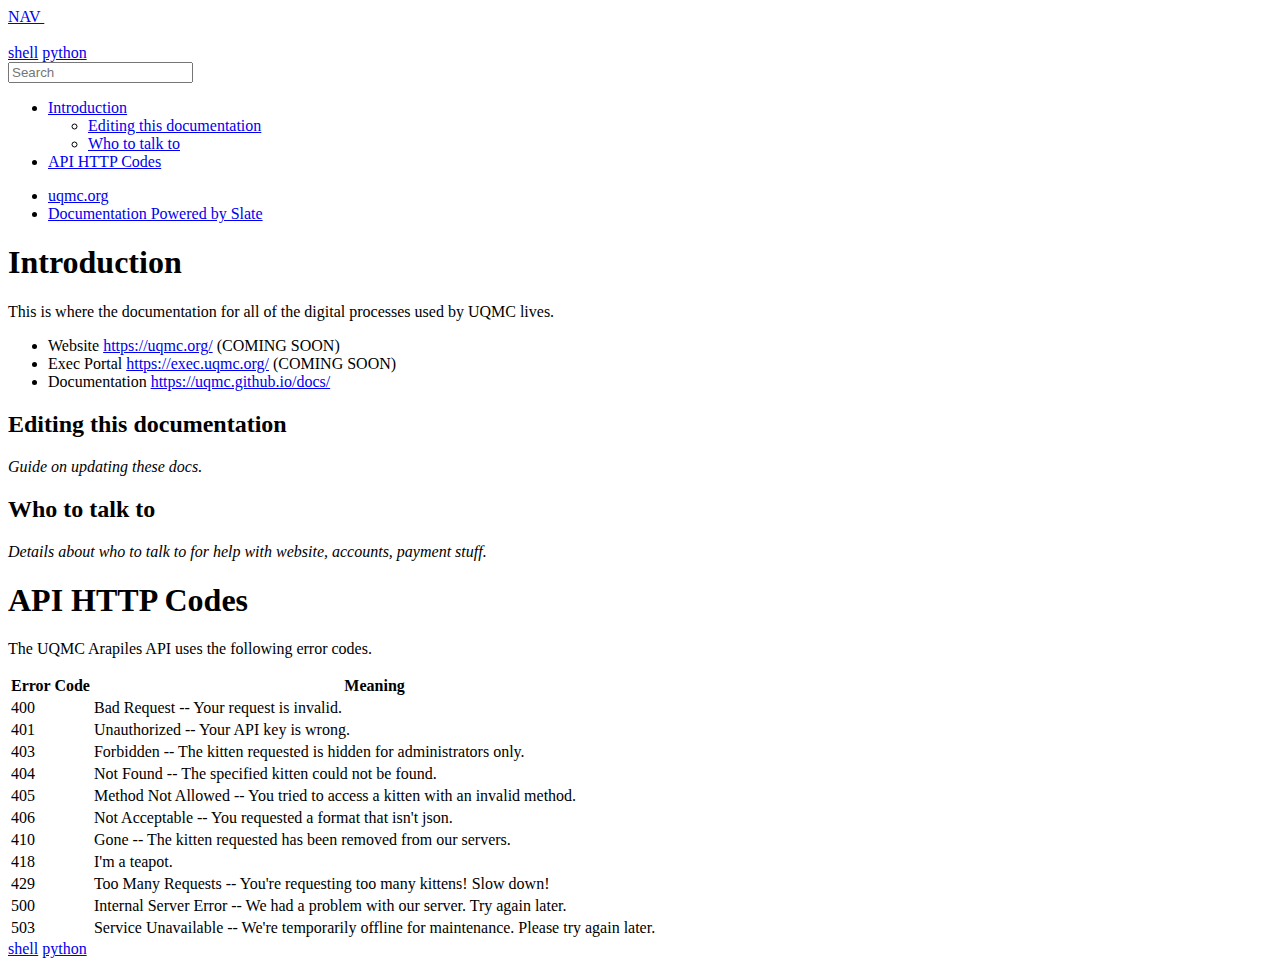
==== index.html @ 512bc98e "publish: Add a little more substance to introduction" ====
<!doctype html>
<html>
  <head>
    <meta charset="utf-8">
    <meta content="IE=edge,chrome=1" http-equiv="X-UA-Compatible">
    <meta name="viewport" content="width=device-width, initial-scale=1, maximum-scale=1">
    <title>UQMC Digital Documentation</title>

    <link href="images/favicon-ed4cde0c.ico" rel="icon" type="image/ico" />

    <style media="screen">
      .highlight table td { padding: 5px; }
.highlight table pre { margin: 0; }
.highlight .gh {
  color: #999999;
}
.highlight .sr {
  color: #f6aa11;
}
.highlight .go {
  color: #888888;
}
.highlight .gp {
  color: #555555;
}
.highlight .gs {
}
.highlight .gu {
  color: #aaaaaa;
}
.highlight .nb {
  color: #f6aa11;
}
.highlight .cm {
  color: #75715e;
}
.highlight .cp {
  color: #75715e;
}
.highlight .c1 {
  color: #75715e;
}
.highlight .cs {
  color: #75715e;
}
.highlight .c, .highlight .ch, .highlight .cd, .highlight .cpf {
  color: #75715e;
}
.highlight .err {
  color: #960050;
}
.highlight .gr {
  color: #960050;
}
.highlight .gt {
  color: #960050;
}
.highlight .gd {
  color: #49483e;
}
.highlight .gi {
  color: #49483e;
}
.highlight .ge {
  color: #49483e;
}
.highlight .kc {
  color: #66d9ef;
}
.highlight .kd {
  color: #66d9ef;
}
.highlight .kr {
  color: #66d9ef;
}
.highlight .no {
  color: #66d9ef;
}
.highlight .kt {
  color: #66d9ef;
}
.highlight .mf {
  color: #ae81ff;
}
.highlight .mh {
  color: #ae81ff;
}
.highlight .il {
  color: #ae81ff;
}
.highlight .mi {
  color: #ae81ff;
}
.highlight .mo {
  color: #ae81ff;
}
.highlight .m, .highlight .mb, .highlight .mx {
  color: #ae81ff;
}
.highlight .sc {
  color: #ae81ff;
}
.highlight .se {
  color: #ae81ff;
}
.highlight .ss {
  color: #ae81ff;
}
.highlight .sd {
  color: #e6db74;
}
.highlight .s2 {
  color: #e6db74;
}
.highlight .sb {
  color: #e6db74;
}
.highlight .sh {
  color: #e6db74;
}
.highlight .si {
  color: #e6db74;
}
.highlight .sx {
  color: #e6db74;
}
.highlight .s1 {
  color: #e6db74;
}
.highlight .s, .highlight .sa, .highlight .dl {
  color: #e6db74;
}
.highlight .na {
  color: #a6e22e;
}
.highlight .nc {
  color: #a6e22e;
}
.highlight .nd {
  color: #a6e22e;
}
.highlight .ne {
  color: #a6e22e;
}
.highlight .nf, .highlight .fm {
  color: #a6e22e;
}
.highlight .vc {
  color: #ffffff;
}
.highlight .nn {
  color: #ffffff;
}
.highlight .ni {
  color: #ffffff;
}
.highlight .bp {
  color: #ffffff;
}
.highlight .vg {
  color: #ffffff;
}
.highlight .vi {
  color: #ffffff;
}
.highlight .nv, .highlight .vm {
  color: #ffffff;
}
.highlight .w {
  color: #ffffff;
}
.highlight {
  color: #ffffff;
}
.highlight .n, .highlight .py, .highlight .nx {
  color: #ffffff;
}
.highlight .nl {
  color: #f92672;
}
.highlight .ow {
  color: #f92672;
}
.highlight .nt {
  color: #f92672;
}
.highlight .k, .highlight .kv {
  color: #f92672;
}
.highlight .kn {
  color: #f92672;
}
.highlight .kp {
  color: #f92672;
}
.highlight .o {
  color: #f92672;
}
    </style>
    <style media="print">
      * {
        -webkit-transition:none!important;
        transition:none!important;
      }
      .highlight table td { padding: 5px; }
.highlight table pre { margin: 0; }
.highlight, .highlight .w {
  color: #586e75;
}
.highlight .err {
  color: #002b36;
  background-color: #dc322f;
}
.highlight .c, .highlight .ch, .highlight .cd, .highlight .cm, .highlight .cpf, .highlight .c1, .highlight .cs {
  color: #657b83;
}
.highlight .cp {
  color: #b58900;
}
.highlight .nt {
  color: #b58900;
}
.highlight .o, .highlight .ow {
  color: #93a1a1;
}
.highlight .p, .highlight .pi {
  color: #93a1a1;
}
.highlight .gi {
  color: #859900;
}
.highlight .gd {
  color: #dc322f;
}
.highlight .gh {
  color: #268bd2;
  background-color: #002b36;
  font-weight: bold;
}
.highlight .k, .highlight .kn, .highlight .kp, .highlight .kr, .highlight .kv {
  color: #6c71c4;
}
.highlight .kc {
  color: #cb4b16;
}
.highlight .kt {
  color: #cb4b16;
}
.highlight .kd {
  color: #cb4b16;
}
.highlight .s, .highlight .sa, .highlight .sb, .highlight .sc, .highlight .dl, .highlight .sd, .highlight .s2, .highlight .sh, .highlight .sx, .highlight .s1 {
  color: #859900;
}
.highlight .sr {
  color: #2aa198;
}
.highlight .si {
  color: #d33682;
}
.highlight .se {
  color: #d33682;
}
.highlight .nn {
  color: #b58900;
}
.highlight .nc {
  color: #b58900;
}
.highlight .no {
  color: #b58900;
}
.highlight .na {
  color: #268bd2;
}
.highlight .m, .highlight .mb, .highlight .mf, .highlight .mh, .highlight .mi, .highlight .il, .highlight .mo, .highlight .mx {
  color: #859900;
}
.highlight .ss {
  color: #859900;
}
    </style>
    <link href="stylesheets/screen-c9d8fa83.css" rel="stylesheet" media="screen" />
    <link href="stylesheets/print-953e3353.css" rel="stylesheet" media="print" />
      <script src="javascripts/all-e9bde216.js"></script>

    <script>
      $(function() { setupCodeCopy(); });
    </script>
  </head>

  <body class="index" data-languages="[&quot;shell&quot;,&quot;python&quot;]">
    <a href="#" id="nav-button">
      <span>
        NAV
        <img src="images/navbar-cad8cdcb.png" alt="" />
      </span>
    </a>
    <div class="toc-wrapper">
      <img src="images/logo-d87d8c85.png" class="logo" alt="" />
        <div class="lang-selector">
              <a href="#" data-language-name="shell">shell</a>
              <a href="#" data-language-name="python">python</a>
        </div>
        <div class="search">
          <input type="text" class="search" id="input-search" placeholder="Search">
        </div>
        <ul class="search-results"></ul>
      <ul id="toc" class="toc-list-h1">
          <li>
            <a href="#introduction" class="toc-h1 toc-link" data-title="Introduction">Introduction</a>
              <ul class="toc-list-h2">
                  <li>
                    <a href="#editing-this-documentation" class="toc-h2 toc-link" data-title="Editing this documentation">Editing this documentation</a>
                  </li>
                  <li>
                    <a href="#who-to-talk-to" class="toc-h2 toc-link" data-title="Who to talk to">Who to talk to</a>
                  </li>
              </ul>
          </li>
          <li>
            <a href="#api-http-codes" class="toc-h1 toc-link" data-title="API HTTP Codes">API HTTP Codes</a>
          </li>
      </ul>
        <ul class="toc-footer">
            <li><a href='https://uqmc.org/'>uqmc.org</a></li>
            <li><a href='https://github.com/slatedocs/slate'>Documentation Powered by Slate</a></li>
        </ul>
    </div>
    <div class="page-wrapper">
      <div class="dark-box"></div>
      <div class="content">
        <h1 id='introduction'>Introduction</h1>
<p>This is where the documentation for all of the digital processes used by UQMC lives.</p>

<ul>
<li>Website <a href="https://uqmc.org/">https://uqmc.org/</a> (COMING SOON)</li>
<li>Exec Portal <a href="https://admin.uqmc.org/">https://exec.uqmc.org/</a> (COMING SOON)</li>
<li>Documentation <a href="https://uqmc.github.io/docs/">https://uqmc.github.io/docs/</a></li>
</ul>
<h2 id='editing-this-documentation'>Editing this documentation</h2>
<p><em>Guide on updating these docs.</em></p>
<h2 id='who-to-talk-to'>Who to talk to</h2>
<p><em>Details about who to talk to for help with website, accounts, payment stuff.</em></p>
<h1 id='api-http-codes'>API HTTP Codes</h1>
<p>The UQMC Arapiles API uses the following error codes.</p>

<table><thead>
<tr>
<th>Error Code</th>
<th>Meaning</th>
</tr>
</thead><tbody>
<tr>
<td>400</td>
<td>Bad Request -- Your request is invalid.</td>
</tr>
<tr>
<td>401</td>
<td>Unauthorized -- Your API key is wrong.</td>
</tr>
<tr>
<td>403</td>
<td>Forbidden -- The kitten requested is hidden for administrators only.</td>
</tr>
<tr>
<td>404</td>
<td>Not Found -- The specified kitten could not be found.</td>
</tr>
<tr>
<td>405</td>
<td>Method Not Allowed -- You tried to access a kitten with an invalid method.</td>
</tr>
<tr>
<td>406</td>
<td>Not Acceptable -- You requested a format that isn&#39;t json.</td>
</tr>
<tr>
<td>410</td>
<td>Gone -- The kitten requested has been removed from our servers.</td>
</tr>
<tr>
<td>418</td>
<td>I&#39;m a teapot.</td>
</tr>
<tr>
<td>429</td>
<td>Too Many Requests -- You&#39;re requesting too many kittens! Slow down!</td>
</tr>
<tr>
<td>500</td>
<td>Internal Server Error -- We had a problem with our server. Try again later.</td>
</tr>
<tr>
<td>503</td>
<td>Service Unavailable -- We&#39;re temporarily offline for maintenance. Please try again later.</td>
</tr>
</tbody></table>

      </div>
      <div class="dark-box">
          <div class="lang-selector">
                <a href="#" data-language-name="shell">shell</a>
                <a href="#" data-language-name="python">python</a>
          </div>
      </div>
    </div>
  </body>
</html>
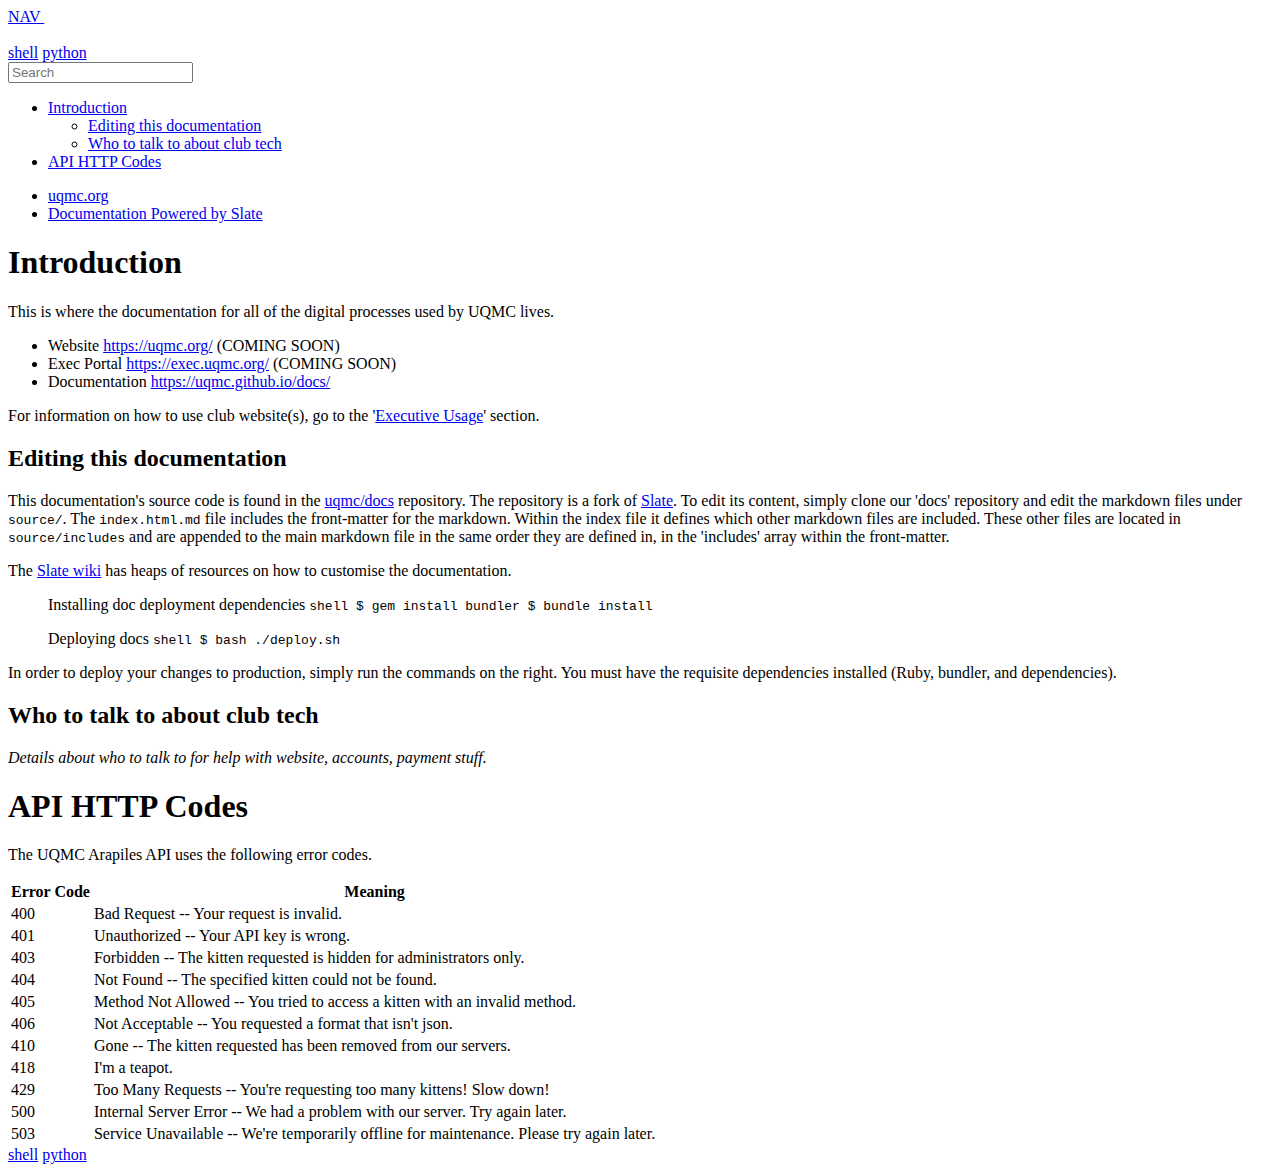
==== commit 03471f54: "publish: Add a little more substance to introduction" ====
--- a/index.html
+++ b/index.html
@@ -315,7 +315,7 @@
                     <a href="#editing-this-documentation" class="toc-h2 toc-link" data-title="Editing this documentation">Editing this documentation</a>
                   </li>
                   <li>
-                    <a href="#who-to-talk-to" class="toc-h2 toc-link" data-title="Who to talk to">Who to talk to</a>
+                    <a href="#who-to-talk-to-about-club-tech" class="toc-h2 toc-link" data-title="Who to talk to about club tech">Who to talk to about club tech</a>
                   </li>
               </ul>
           </li>
@@ -339,9 +339,28 @@
 <li>Exec Portal <a href="https://admin.uqmc.org/">https://exec.uqmc.org/</a> (COMING SOON)</li>
 <li>Documentation <a href="https://uqmc.github.io/docs/">https://uqmc.github.io/docs/</a></li>
 </ul>
+
+<p>For information on how to use club website(s), go to the &#39;<a href="https://uqmc.github.io/docs/#executive-usage">Executive Usage</a>&#39; section.</p>
 <h2 id='editing-this-documentation'>Editing this documentation</h2>
-<p><em>Guide on updating these docs.</em></p>
-<h2 id='who-to-talk-to'>Who to talk to</h2>
+<p>This documentation&#39;s source code is found in the <a href="https://github.com/uqmc/docs/">uqmc/docs</a> repository. The repository is a fork of <a href="https://github.com/slatedocs/slate/">Slate</a>. To edit its content, simply clone our &#39;docs&#39; repository and edit the markdown files under <code>source/</code>. The <code>index.html.md</code> file includes the front-matter for the markdown. Within the index file it defines which other markdown files are included. These other files are located in <code>source/includes</code> and are appended to the main markdown file in the same order they are defined in, in the &#39;includes&#39; array within the front-matter.</p>
+
+<p>The <a href="https://github.com/slatedocs/slate/wiki">Slate wiki</a> has heaps of resources on how to customise the documentation.</p>
+
+<blockquote>
+<p>Installing doc deployment dependencies
+<code>shell
+$ gem install bundler
+$ bundle install
+</code></p>
+
+<p>Deploying docs
+<code>shell
+$ bash ./deploy.sh
+</code></p>
+</blockquote>
+
+<p>In order to deploy your changes to production, simply run the commands on the right. You must have the requisite dependencies installed (Ruby, bundler, and dependencies).</p>
+<h2 id='who-to-talk-to-about-club-tech'>Who to talk to about club tech</h2>
 <p><em>Details about who to talk to for help with website, accounts, payment stuff.</em></p>
 <h1 id='api-http-codes'>API HTTP Codes</h1>
 <p>The UQMC Arapiles API uses the following error codes.</p>
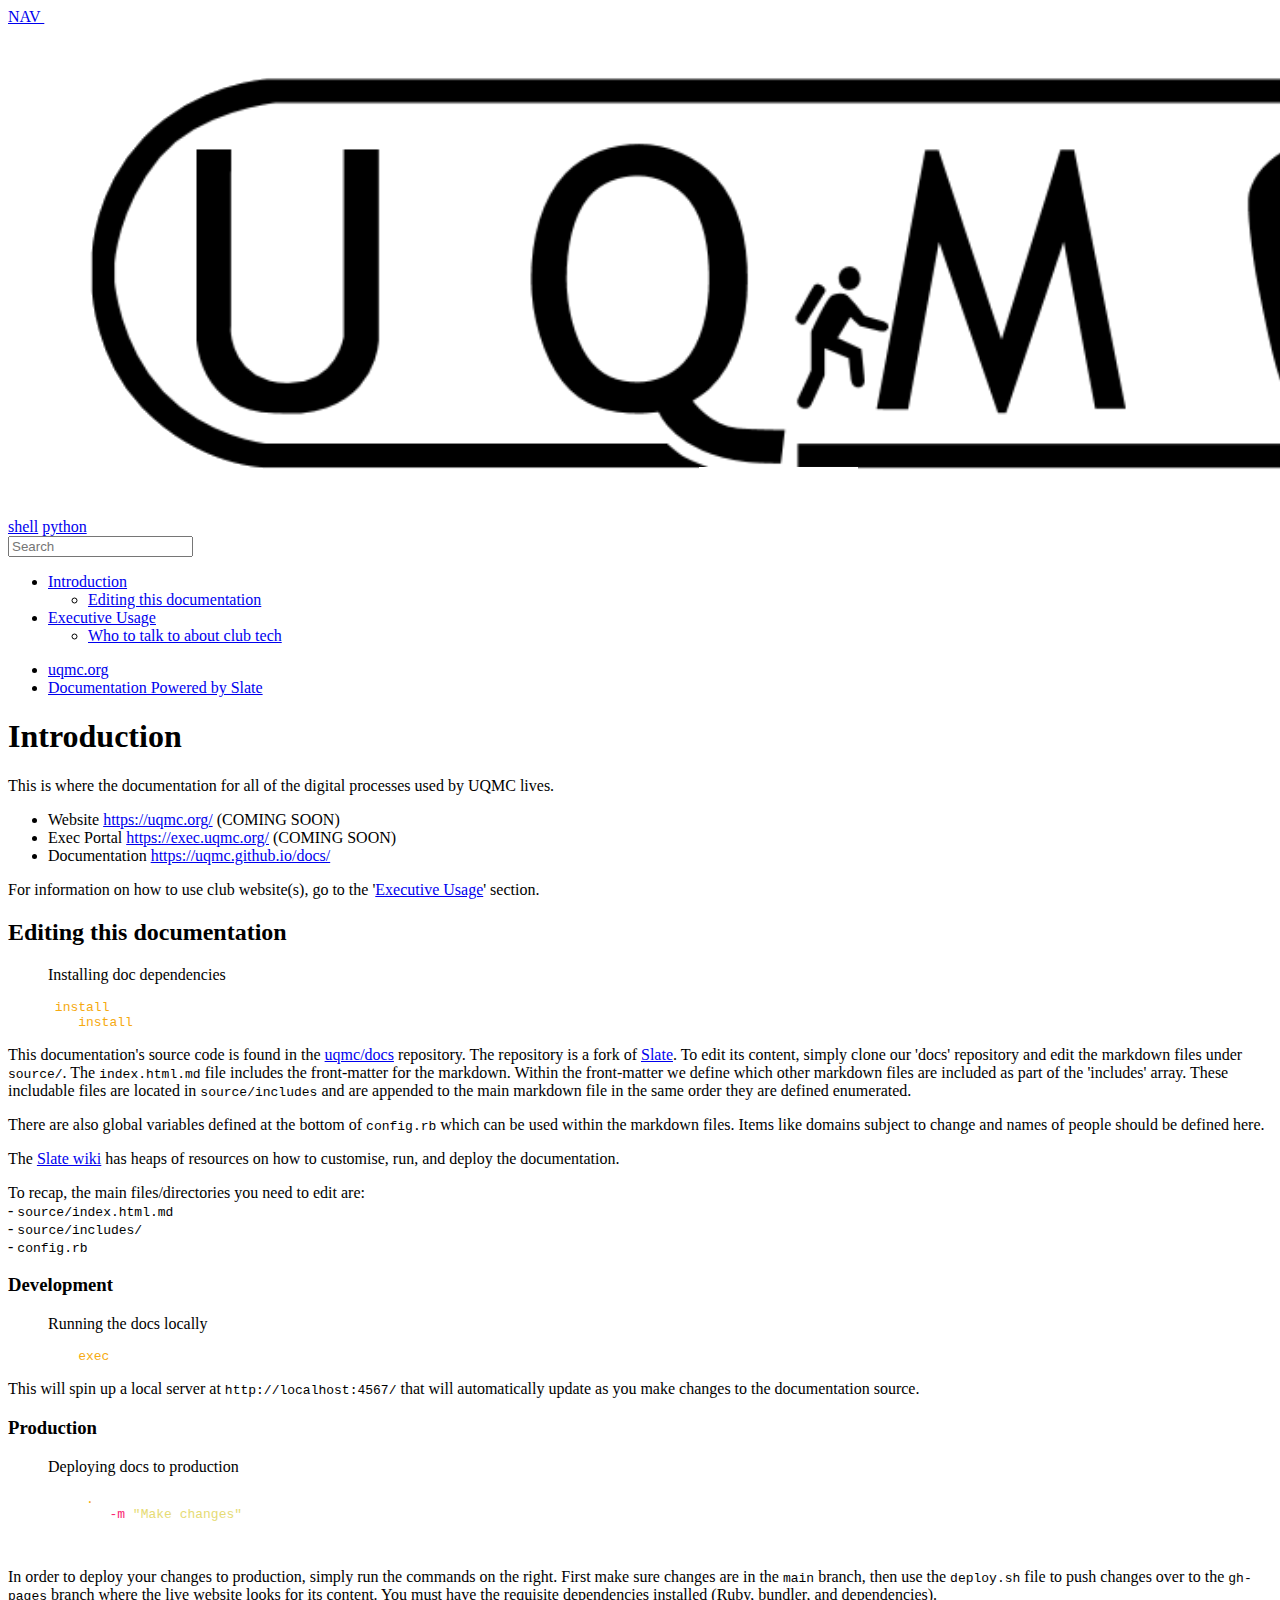
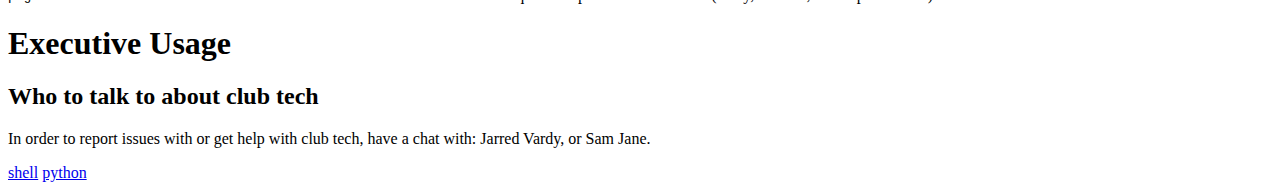
==== commit 2e5b91a3: "publish: Add sections, update logo, change wording" ====
--- a/index.html
+++ b/index.html
@@ -298,7 +298,7 @@
       </span>
     </a>
     <div class="toc-wrapper">
-      <img src="images/logo-d87d8c85.png" class="logo" alt="" />
+      <img src="images/logo-6fffbf3e.png" class="logo" alt="" />
         <div class="lang-selector">
               <a href="#" data-language-name="shell">shell</a>
               <a href="#" data-language-name="python">python</a>
@@ -314,13 +314,15 @@
                   <li>
                     <a href="#editing-this-documentation" class="toc-h2 toc-link" data-title="Editing this documentation">Editing this documentation</a>
                   </li>
+              </ul>
+          </li>
+          <li>
+            <a href="#executive-usage" class="toc-h1 toc-link" data-title="Executive Usage">Executive Usage</a>
+              <ul class="toc-list-h2">
                   <li>
                     <a href="#who-to-talk-to-about-club-tech" class="toc-h2 toc-link" data-title="Who to talk to about club tech">Who to talk to about club tech</a>
                   </li>
               </ul>
-          </li>
-          <li>
-            <a href="#api-http-codes" class="toc-h1 toc-link" data-title="API HTTP Codes">API HTTP Codes</a>
           </li>
       </ul>
         <ul class="toc-footer">
@@ -336,86 +338,47 @@
 
 <ul>
 <li>Website <a href="https://uqmc.org/">https://uqmc.org/</a> (COMING SOON)</li>
-<li>Exec Portal <a href="https://admin.uqmc.org/">https://exec.uqmc.org/</a> (COMING SOON)</li>
+<li>Exec Portal <a href="https://exec.uqmc.org/">https://exec.uqmc.org/</a> (COMING SOON)</li>
 <li>Documentation <a href="https://uqmc.github.io/docs/">https://uqmc.github.io/docs/</a></li>
 </ul>
 
-<p>For information on how to use club website(s), go to the &#39;<a href="https://uqmc.github.io/docs/#executive-usage">Executive Usage</a>&#39; section.</p>
+<p>For information on how to use club website(s), go to the &#39;<a href="#executive-usage">Executive Usage</a>&#39; section.</p>
 <h2 id='editing-this-documentation'>Editing this documentation</h2>
-<p>This documentation&#39;s source code is found in the <a href="https://github.com/uqmc/docs/">uqmc/docs</a> repository. The repository is a fork of <a href="https://github.com/slatedocs/slate/">Slate</a>. To edit its content, simply clone our &#39;docs&#39; repository and edit the markdown files under <code>source/</code>. The <code>index.html.md</code> file includes the front-matter for the markdown. Within the index file it defines which other markdown files are included. These other files are located in <code>source/includes</code> and are appended to the main markdown file in the same order they are defined in, in the &#39;includes&#39; array within the front-matter.</p>
-
-<p>The <a href="https://github.com/slatedocs/slate/wiki">Slate wiki</a> has heaps of resources on how to customise the documentation.</p>
-
 <blockquote>
-<p>Installing doc deployment dependencies
-<code>shell
-$ gem install bundler
-$ bundle install
-</code></p>
-
-<p>Deploying docs
-<code>shell
-$ bash ./deploy.sh
-</code></p>
+<p>Installing doc dependencies</p>
 </blockquote>
-
-<p>In order to deploy your changes to production, simply run the commands on the right. You must have the requisite dependencies installed (Ruby, bundler, and dependencies).</p>
-<h2 id='who-to-talk-to-about-club-tech'>Who to talk to about club tech</h2>
-<p><em>Details about who to talk to for help with website, accounts, payment stuff.</em></p>
-<h1 id='api-http-codes'>API HTTP Codes</h1>
-<p>The UQMC Arapiles API uses the following error codes.</p>
-
-<table><thead>
-<tr>
-<th>Error Code</th>
-<th>Meaning</th>
-</tr>
-</thead><tbody>
-<tr>
-<td>400</td>
-<td>Bad Request -- Your request is invalid.</td>
-</tr>
-<tr>
-<td>401</td>
-<td>Unauthorized -- Your API key is wrong.</td>
-</tr>
-<tr>
-<td>403</td>
-<td>Forbidden -- The kitten requested is hidden for administrators only.</td>
-</tr>
-<tr>
-<td>404</td>
-<td>Not Found -- The specified kitten could not be found.</td>
-</tr>
-<tr>
-<td>405</td>
-<td>Method Not Allowed -- You tried to access a kitten with an invalid method.</td>
-</tr>
-<tr>
-<td>406</td>
-<td>Not Acceptable -- You requested a format that isn&#39;t json.</td>
-</tr>
-<tr>
-<td>410</td>
-<td>Gone -- The kitten requested has been removed from our servers.</td>
-</tr>
-<tr>
-<td>418</td>
-<td>I&#39;m a teapot.</td>
-</tr>
-<tr>
-<td>429</td>
-<td>Too Many Requests -- You&#39;re requesting too many kittens! Slow down!</td>
-</tr>
-<tr>
-<td>500</td>
-<td>Internal Server Error -- We had a problem with our server. Try again later.</td>
-</tr>
-<tr>
-<td>503</td>
-<td>Service Unavailable -- We&#39;re temporarily offline for maintenance. Please try again later.</td>
-</tr>
-</tbody></table>
+<div class="highlight"><pre class="highlight shell"><code><span class="nv">$ </span>gem <span class="nb">install </span>bundler
+<span class="nv">$ </span>bundle <span class="nb">install</span>
+</code></pre></div>
+<p>This documentation&#39;s source code is found in the <a href="https://github.com/uqmc/docs/">uqmc/docs</a> repository. The repository is a fork of <a href="https://github.com/slatedocs/slate/">Slate</a>. To edit its content, simply clone our &#39;docs&#39; repository and edit the markdown files under <code>source/</code>. The <code>index.html.md</code> file includes the front-matter for the markdown. Within the front-matter we define which other markdown files are included as part of the &#39;includes&#39; array. These includable files are located in <code>source/includes</code> and are appended to the main markdown file in the same order they are defined enumerated.</p>
+
+<p>There are also global variables defined at the bottom of <code>config.rb</code> which can be used within the markdown files. Items like domains subject to change and names of people should be defined here.</p>
+
+<p>The <a href="https://github.com/slatedocs/slate/wiki">Slate wiki</a> has heaps of resources on how to customise, run, and deploy the documentation.</p>
+
+<p>To recap, the main files/directories you need to edit are:<br>
+ - <code>source/index.html.md</code><br>
+ - <code>source/includes/</code><br>
+ - <code>config.rb</code></p>
+<h3 id='development'>Development</h3>
+<blockquote>
+<p>Running the docs locally</p>
+</blockquote>
+<div class="highlight"><pre class="highlight shell"><code><span class="nv">$ </span>bundle <span class="nb">exec </span>middleman server
+</code></pre></div>
+<p>This will spin up a local server at <code>http://localhost:4567/</code> that will automatically update as you make changes to the documentation source.</p>
+<h3 id='production'>Production</h3>
+<blockquote>
+<p>Deploying docs to production</p>
+</blockquote>
+<div class="highlight"><pre class="highlight shell"><code><span class="nv">$ </span>git add <span class="nb">.</span>
+<span class="nv">$ </span>git commit <span class="nt">-m</span> <span class="s2">"Make changes"</span>
+<span class="nv">$ </span>git push
+<span class="nv">$ </span>bash ./deploy.sh
+</code></pre></div>
+<p>In order to deploy your changes to production, simply run the commands on the right. First make sure changes are in the <code>main</code> branch, then use the <code>deploy.sh</code> file to push changes over to the <code>gh-pages</code> branch where the live website looks for its content. You must have the requisite dependencies installed (Ruby, bundler, and dependencies).</p>
+<h1 id='executive-usage'>Executive Usage</h1><h2 id='who-to-talk-to-about-club-tech'>Who to talk to about club tech</h2>
+<p>In order to report issues with or get help with club tech, have a chat with: Jarred Vardy, or Sam Jane.</p>
 
       </div>
       <div class="dark-box">
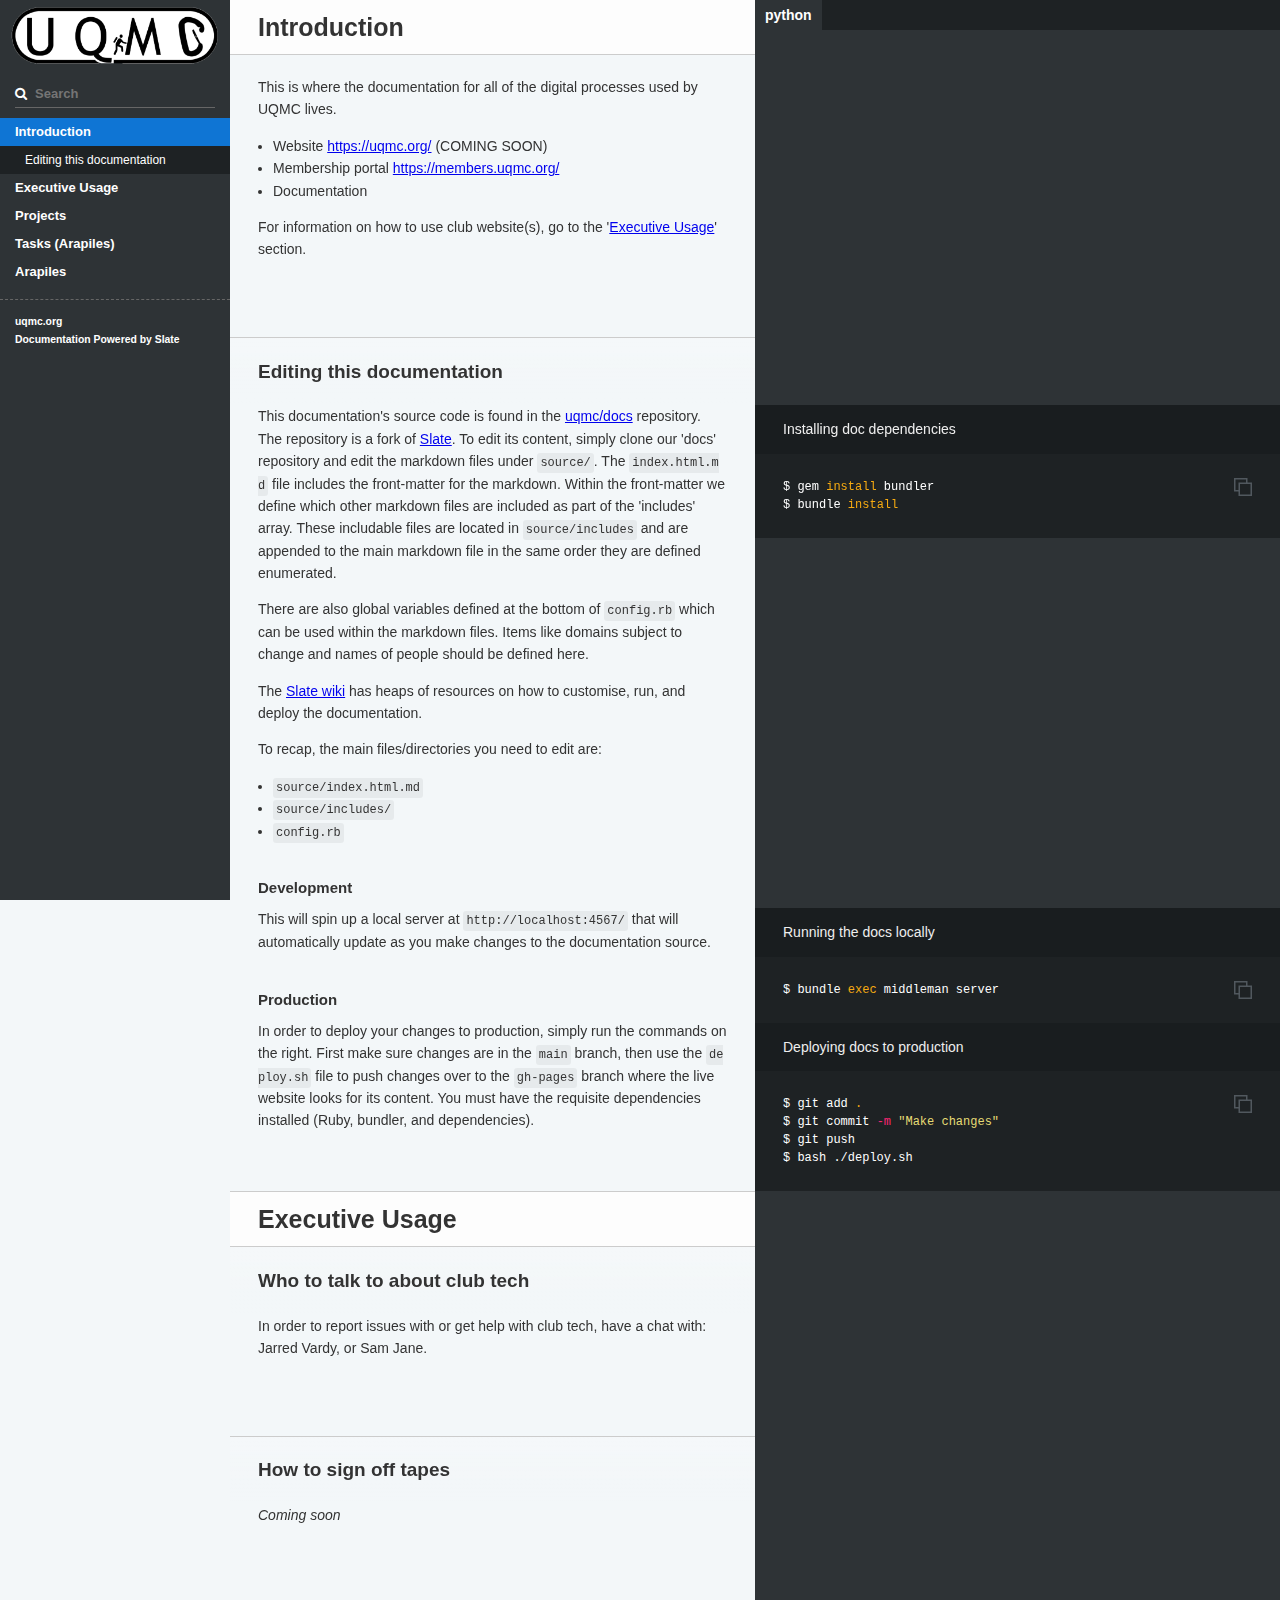
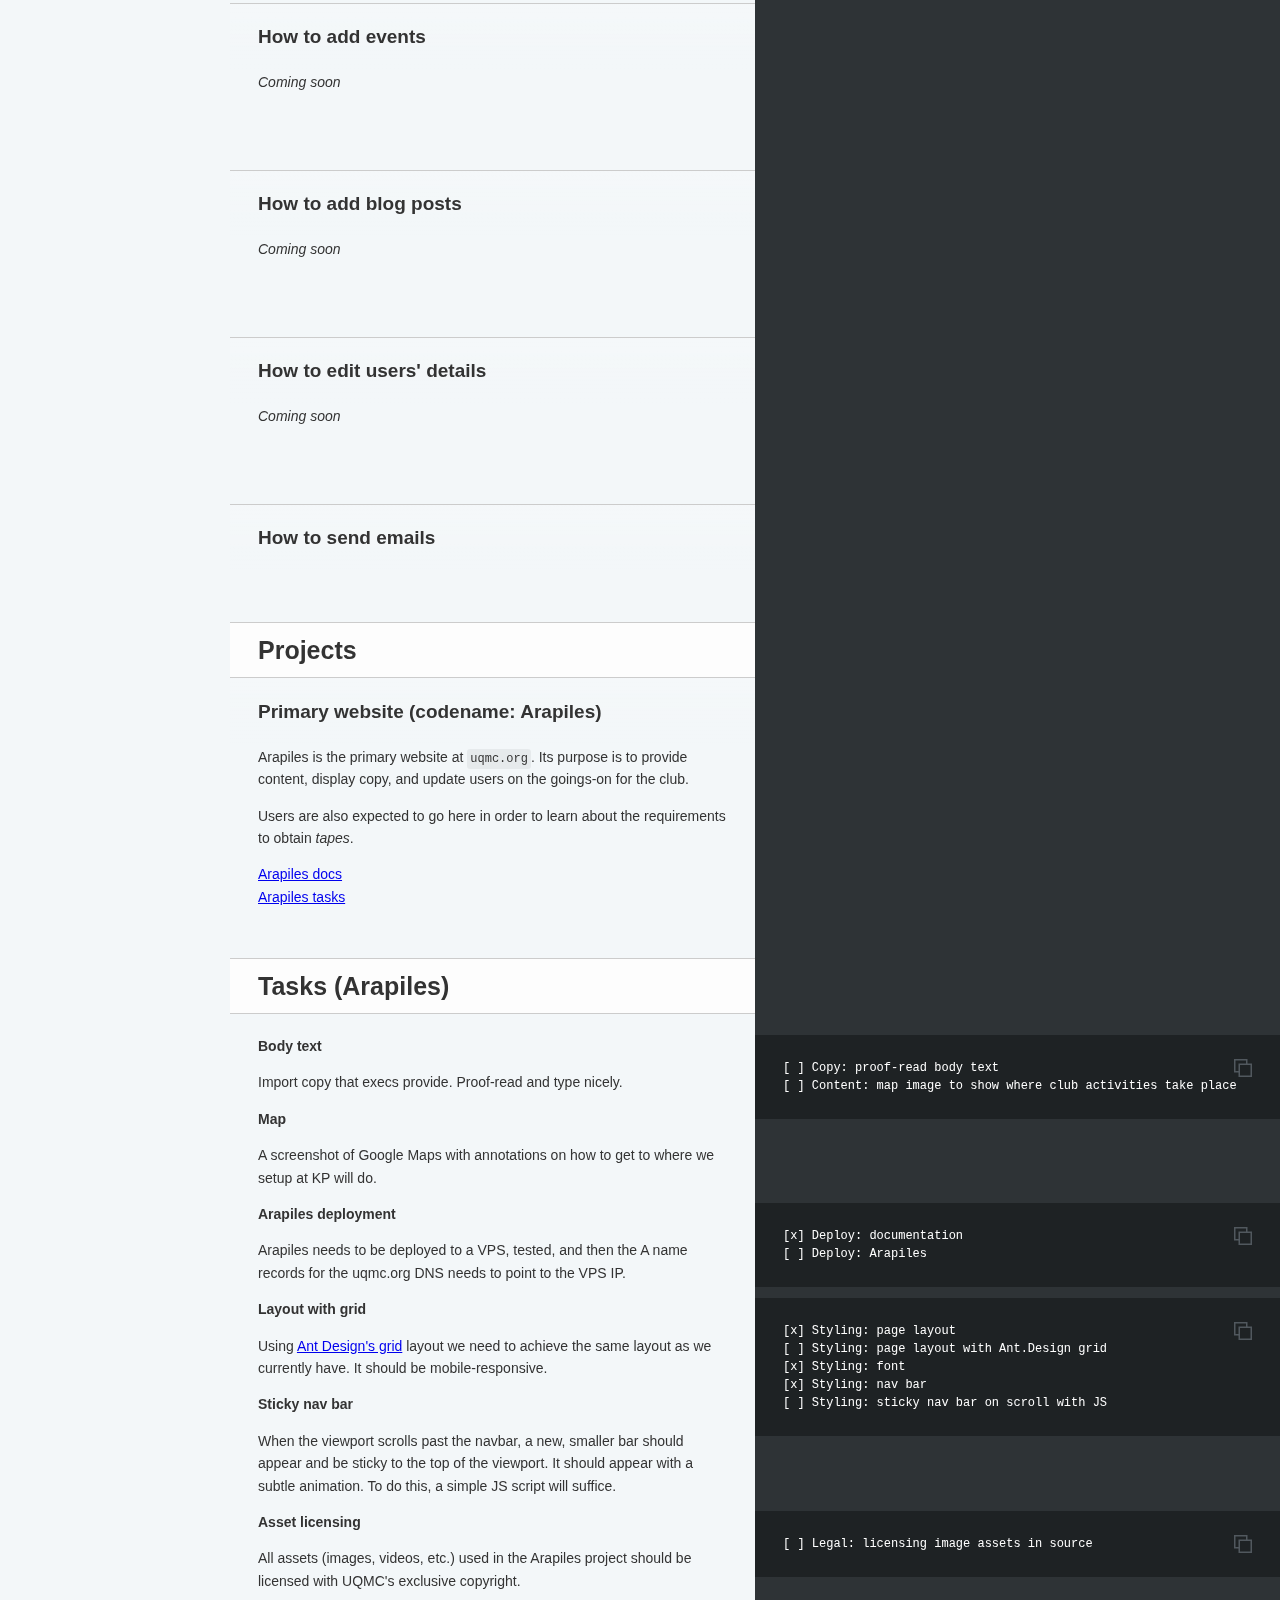
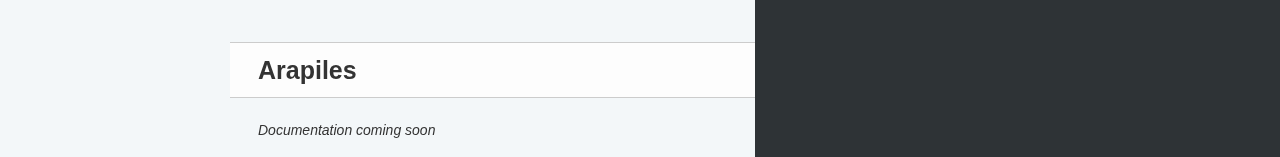
==== commit 7e931ad4: "publish: Remove over-complication in introduction URLs" ====
--- a/index.html
+++ b/index.html
@@ -290,7 +290,7 @@
     </script>
   </head>
 
-  <body class="index" data-languages="[&quot;shell&quot;,&quot;python&quot;]">
+  <body class="index" data-languages="[&quot;python&quot;]">
     <a href="#" id="nav-button">
       <span>
         NAV
@@ -300,7 +300,6 @@
     <div class="toc-wrapper">
       <img src="images/logo-6fffbf3e.png" class="logo" alt="" />
         <div class="lang-selector">
-              <a href="#" data-language-name="shell">shell</a>
               <a href="#" data-language-name="python">python</a>
         </div>
         <div class="search">
@@ -322,7 +321,36 @@
                   <li>
                     <a href="#who-to-talk-to-about-club-tech" class="toc-h2 toc-link" data-title="Who to talk to about club tech">Who to talk to about club tech</a>
                   </li>
+                  <li>
+                    <a href="#how-to-sign-off-tapes" class="toc-h2 toc-link" data-title="How to sign off tapes">How to sign off tapes</a>
+                  </li>
+                  <li>
+                    <a href="#how-to-add-events" class="toc-h2 toc-link" data-title="How to add events">How to add events</a>
+                  </li>
+                  <li>
+                    <a href="#how-to-add-blog-posts" class="toc-h2 toc-link" data-title="How to add blog posts">How to add blog posts</a>
+                  </li>
+                  <li>
+                    <a href="#how-to-edit-users-39-details" class="toc-h2 toc-link" data-title="How to edit users' details">How to edit users' details</a>
+                  </li>
+                  <li>
+                    <a href="#how-to-send-emails" class="toc-h2 toc-link" data-title="How to send emails">How to send emails</a>
+                  </li>
               </ul>
+          </li>
+          <li>
+            <a href="#projects" class="toc-h1 toc-link" data-title="Projects">Projects</a>
+              <ul class="toc-list-h2">
+                  <li>
+                    <a href="#primary-website-codename-arapiles" class="toc-h2 toc-link" data-title="Primary website (codename: Arapiles)">Primary website (codename: Arapiles)</a>
+                  </li>
+              </ul>
+          </li>
+          <li>
+            <a href="#tasks-arapiles" class="toc-h1 toc-link" data-title="Tasks (Arapiles)">Tasks (Arapiles)</a>
+          </li>
+          <li>
+            <a href="#arapiles" class="toc-h1 toc-link" data-title="Arapiles">Arapiles</a>
           </li>
       </ul>
         <ul class="toc-footer">
@@ -338,8 +366,8 @@
 
 <ul>
 <li>Website <a href="https://uqmc.org/">https://uqmc.org/</a> (COMING SOON)</li>
-<li>Exec Portal <a href="https://exec.uqmc.org/">https://exec.uqmc.org/</a> (COMING SOON)</li>
-<li>Documentation <a href="https://uqmc.github.io/docs/">https://uqmc.github.io/docs/</a></li>
+<li>Membership portal <a href="https://members.uqmc.org/">https://members.uqmc.org/</a></li>
+<li>Documentation <a href="#"></a></li>
 </ul>
 
 <p>For information on how to use club website(s), go to the &#39;<a href="#executive-usage">Executive Usage</a>&#39; section.</p>
@@ -356,10 +384,13 @@
 
 <p>The <a href="https://github.com/slatedocs/slate/wiki">Slate wiki</a> has heaps of resources on how to customise, run, and deploy the documentation.</p>
 
-<p>To recap, the main files/directories you need to edit are:<br>
- - <code>source/index.html.md</code><br>
- - <code>source/includes/</code><br>
- - <code>config.rb</code></p>
+<p>To recap, the main files/directories you need to edit are:</p>
+
+<ul>
+<li><code>source/index.html.md</code><br></li>
+<li><code>source/includes/</code><br></li>
+<li><code>config.rb</code></li>
+</ul>
 <h3 id='development'>Development</h3>
 <blockquote>
 <p>Running the docs locally</p>
@@ -379,11 +410,61 @@
 <p>In order to deploy your changes to production, simply run the commands on the right. First make sure changes are in the <code>main</code> branch, then use the <code>deploy.sh</code> file to push changes over to the <code>gh-pages</code> branch where the live website looks for its content. You must have the requisite dependencies installed (Ruby, bundler, and dependencies).</p>
 <h1 id='executive-usage'>Executive Usage</h1><h2 id='who-to-talk-to-about-club-tech'>Who to talk to about club tech</h2>
 <p>In order to report issues with or get help with club tech, have a chat with: Jarred Vardy, or Sam Jane.</p>
+<h2 id='how-to-sign-off-tapes'>How to sign off tapes</h2>
+<p><em>Coming soon</em></p>
+<h2 id='how-to-add-events'>How to add events</h2>
+<p><em>Coming soon</em></p>
+<h2 id='how-to-add-blog-posts'>How to add blog posts</h2>
+<p><em>Coming soon</em></p>
+<h2 id='how-to-edit-users-39-details'>How to edit users&#39; details</h2>
+<p><em>Coming soon</em></p>
+<h2 id='how-to-send-emails'>How to send emails</h2><h1 id='projects'>Projects</h1><h2 id='primary-website-codename-arapiles'>Primary website (codename: Arapiles)</h2>
+<p>Arapiles is the primary website at <code>uqmc.org</code>. Its purpose is to provide content, display copy, and update users on the goings-on for the club.</p>
+
+<p>Users are also expected to go here in order to learn about the requirements to obtain <em>tapes</em>.</p>
+
+<p><a href="#arapiles">Arapiles docs</a><br>
+<a href="#tasks-arapiles">Arapiles tasks</a></p>
+<h1 id='tasks-arapiles'>Tasks (Arapiles)</h1><div class="highlight"><pre class="highlight plaintext"><code>[ ] Copy: proof-read body text
+[ ] Content: map image to show where club activities take place
+</code></pre></div>
+<p><strong>Body text</strong></p>
+
+<p>Import copy that execs provide. Proof-read and type nicely.</p>
+
+<p><strong>Map</strong></p>
+
+<p>A screenshot of Google Maps with annotations on how to get to where we setup at KP will do.</p>
+<div class="highlight"><pre class="highlight plaintext"><code>[x] Deploy: documentation
+[ ] Deploy: Arapiles
+</code></pre></div>
+<p><strong>Arapiles deployment</strong></p>
+
+<p>Arapiles needs to be deployed to a VPS, tested, and then the A name records for the uqmc.org DNS needs to point to the VPS IP.</p>
+<div class="highlight"><pre class="highlight plaintext"><code>[x] Styling: page layout
+[ ] Styling: page layout with Ant.Design grid
+[x] Styling: font
+[x] Styling: nav bar
+[ ] Styling: sticky nav bar on scroll with JS
+</code></pre></div>
+<p><strong>Layout with grid</strong></p>
+
+<p>Using <a href="https://ant.design/components/grid/">Ant Design&#39;s grid</a> layout we need to achieve the same layout as we currently have. It should be mobile-responsive.</p>
+
+<p><strong>Sticky nav bar</strong></p>
+
+<p>When the viewport scrolls past the navbar, a new, smaller bar should appear and be sticky to the top of the viewport. It should appear with a subtle animation. To do this, a simple JS script will suffice.</p>
+<div class="highlight"><pre class="highlight plaintext"><code>[ ] Legal: licensing image assets in source
+</code></pre></div>
+<p><strong>Asset licensing</strong></p>
+
+<p>All assets (images, videos, etc.) used in the Arapiles project should be licensed with UQMC&#39;s exclusive copyright.</p>
+<h1 id='arapiles'>Arapiles</h1>
+<p><em>Documentation coming soon</em></p>
 
       </div>
       <div class="dark-box">
           <div class="lang-selector">
-                <a href="#" data-language-name="shell">shell</a>
                 <a href="#" data-language-name="python">python</a>
           </div>
       </div>
--- a/stylesheets/screen-c9d8fa83.css
+++ b/stylesheets/screen-c9d8fa83.css
@@ -0,0 +1 @@
+/*! normalize.css v3.0.2 | MIT License | git.io/normalize */html{font-family:sans-serif;-ms-text-size-adjust:100%;-webkit-text-size-adjust:100%}body{margin:0}article,aside,details,figcaption,figure,footer,header,hgroup,main,menu,nav,section,summary{display:block}audio,canvas,progress,video{display:inline-block;vertical-align:baseline}audio:not([controls]){display:none;height:0}[hidden],template{display:none}a{background-color:transparent}a:active,a:hover{outline:0}abbr[title]{border-bottom:1px dotted}b,strong{font-weight:bold}dfn{font-style:italic}h1{font-size:2em;margin:0.67em 0}mark{background:#ff0;color:#000}small{font-size:80%}sub,sup{font-size:75%;line-height:0;position:relative;vertical-align:baseline}sup{top:-0.5em}sub{bottom:-0.25em}img{border:0}svg:not(:root){overflow:hidden}figure{margin:1em 40px}hr{-webkit-box-sizing:content-box;box-sizing:content-box;height:0}pre{overflow:auto}code,kbd,pre,samp{font-family:monospace, monospace;font-size:1em}button,input,optgroup,select,textarea{color:inherit;font:inherit;margin:0}button{overflow:visible}button,select{text-transform:none}button,html input[type="button"],input[type="reset"],input[type="submit"]{-webkit-appearance:button;cursor:pointer}button[disabled],html input[disabled]{cursor:default}button::-moz-focus-inner,input::-moz-focus-inner{border:0;padding:0}input{line-height:normal}input[type="checkbox"],input[type="radio"]{-webkit-box-sizing:border-box;box-sizing:border-box;padding:0}input[type="number"]::-webkit-inner-spin-button,input[type="number"]::-webkit-outer-spin-button{height:auto}input[type="search"]{-webkit-appearance:textfield;-webkit-box-sizing:content-box;box-sizing:content-box}input[type="search"]::-webkit-search-cancel-button,input[type="search"]::-webkit-search-decoration{-webkit-appearance:none}fieldset{border:1px solid #c0c0c0;margin:0 2px;padding:0.35em 0.625em 0.75em}legend{border:0;padding:0}textarea{overflow:auto}optgroup{font-weight:bold}table{border-collapse:collapse;border-spacing:0}td,th{padding:0}.content h1,.content h2,.content h3,.content h4,.content h5,.content h6,html,body{font-family:-apple-system, BlinkMacSystemFont, "Segoe UI", Roboto, Helvetica, Arial, sans-serif, "Apple Color Emoji", "Segoe UI Emoji", "Segoe UI Symbol";font-size:14px}.content h1,.content h2,.content h3,.content h4,.content h5,.content h6{font-weight:bold}.content code,.content pre{font-family:Consolas, Menlo, Monaco, "Lucida Console", "Liberation Mono", "DejaVu Sans Mono", "Bitstream Vera Sans Mono", "Courier New", monospace, serif;font-size:12px;line-height:1.5}.content code{word-break:break-all;-webkit-hyphens:auto;-ms-hyphens:auto;hyphens:auto}@font-face{font-family:'slate';src:url(../fonts/slate-cfc9d06b.eot?-syv14m);src:url(../fonts/slate-cfc9d06b.eot?#iefix-syv14m) format("embedded-opentype"),url(../fonts/slate.woff2?-syv14m) format("woff2"),url(../fonts/slate.woff?-syv14m) format("woff"),url(../fonts/slate-7b7da4fe.ttf?-syv14m) format("truetype"),url(../fonts/slate-e55b8307.svg?-syv14m#slate) format("svg");font-weight:normal;font-style:normal}.content aside.warning:before,.content aside.notice:before,.content aside.success:before,.toc-wrapper>.search:before{font-family:'slate';speak:none;font-style:normal;font-weight:normal;font-variant:normal;text-transform:none;line-height:1}.content aside.warning:before{content:"\e600"}.content aside.notice:before{content:"\e602"}.content aside.success:before{content:"\e606"}.toc-wrapper>.search:before{content:"\e607"}html,body{color:#333;padding:0;margin:0;-webkit-font-smoothing:antialiased;-moz-osx-font-smoothing:grayscale;background-color:#F3F7F9;height:100%;-webkit-text-size-adjust:none}#toc>ul>li>a>span{float:right;background-color:#2484FF;border-radius:40px;width:20px}.toc-wrapper{-webkit-transition:left 0.3s ease-in-out;transition:left 0.3s ease-in-out;overflow-y:auto;overflow-x:hidden;position:fixed;z-index:30;top:0;left:0;bottom:0;width:230px;background-color:#2E3336;font-size:13px;font-weight:bold}.toc-wrapper .lang-selector{display:none}.toc-wrapper .lang-selector a{padding-top:0.5em;padding-bottom:0.5em}.toc-wrapper .logo{display:block;max-width:100%;margin-bottom:0px}.toc-wrapper>.search{position:relative}.toc-wrapper>.search input{background:#2E3336;border-width:0 0 1px 0;border-color:#666;padding:6px 0 6px 20px;-webkit-box-sizing:border-box;box-sizing:border-box;margin:10px 15px;width:200px;outline:none;color:#fff;border-radius:0}.toc-wrapper>.search:before{position:absolute;top:17px;left:15px;color:#fff}.toc-wrapper .search-results{margin-top:0;-webkit-box-sizing:border-box;box-sizing:border-box;height:0;overflow-y:auto;overflow-x:hidden;-webkit-transition-property:height, margin;transition-property:height, margin;-webkit-transition-duration:180ms;transition-duration:180ms;-webkit-transition-timing-function:ease-in-out;transition-timing-function:ease-in-out;background:#1E2224}.toc-wrapper .search-results.visible{height:30%;margin-bottom:1em}.toc-wrapper .search-results li{margin:1em 15px;line-height:1}.toc-wrapper .search-results a{color:#fff;text-decoration:none}.toc-wrapper .search-results a:hover{text-decoration:underline}.toc-wrapper ul,.toc-wrapper li{list-style:none;margin:0;padding:0;line-height:28px}.toc-wrapper li{color:#fff;-webkit-transition-property:background;transition-property:background;-webkit-transition-timing-function:linear;transition-timing-function:linear;-webkit-transition-duration:200ms;transition-duration:200ms}.toc-wrapper .toc-link.active{background-color:#0F75D4;color:#fff}.toc-wrapper .toc-link.active-parent{background-color:#1E2224;color:#fff}.toc-wrapper .toc-list-h2{display:none;background-color:#1E2224;font-weight:500}.toc-wrapper .toc-h2{padding-left:25px;font-size:12px}.toc-wrapper .toc-footer{padding:1em 0;margin-top:1em;border-top:1px dashed #666}.toc-wrapper .toc-footer li,.toc-wrapper .toc-footer a{color:#fff;text-decoration:none}.toc-wrapper .toc-footer a:hover{text-decoration:underline}.toc-wrapper .toc-footer li{font-size:0.8em;line-height:1.7;text-decoration:none}.toc-link,.toc-footer li{padding:0 15px 0 15px;display:block;overflow-x:hidden;white-space:nowrap;text-overflow:ellipsis;text-decoration:none;color:#fff;-webkit-transition-property:background;transition-property:background;-webkit-transition-timing-function:linear;transition-timing-function:linear;-webkit-transition-duration:130ms;transition-duration:130ms}#nav-button{padding:0 1.5em 5em 0;display:none;position:fixed;top:0;left:0;z-index:100;color:#000;text-decoration:none;font-weight:bold;opacity:0.7;line-height:16px;-webkit-transition:left 0.3s ease-in-out;transition:left 0.3s ease-in-out}#nav-button span{display:block;padding:6px 6px 6px;background-color:rgba(243,247,249,0.7);-webkit-transform-origin:0 0;transform-origin:0 0;-webkit-transform:rotate(-90deg) translate(-100%, 0);transform:rotate(-90deg) translate(-100%, 0);border-radius:0 0 0 5px}#nav-button img{height:16px;vertical-align:bottom}#nav-button:hover{opacity:1}#nav-button.open{left:230px}.page-wrapper{margin-left:230px;position:relative;z-index:10;background-color:#F3F7F9;min-height:100%;padding-bottom:1px}.page-wrapper .dark-box{width:50%;background-color:#2E3336;position:absolute;right:0;top:0;bottom:0}.page-wrapper .lang-selector{position:fixed;z-index:50;border-bottom:5px solid #2E3336}.lang-selector{display:flex;background-color:#1E2224;width:100%;font-weight:bold;overflow-x:auto}.lang-selector a{display:inline;color:#fff;text-decoration:none;padding:0 10px;line-height:30px;outline:0}.lang-selector a:active,.lang-selector a:focus{background-color:#111;color:#fff}.lang-selector a.active{background-color:#2E3336;color:#fff}.lang-selector:after{content:'';clear:both;display:block}.content{-webkit-transform:translateZ(0);position:relative;z-index:30}.content:after{content:'';display:block;clear:both}.content>h1,.content>h2,.content>h3,.content>h4,.content>h5,.content>h6,.content>p,.content>table,.content>ul,.content>ol,.content>aside,.content>dl{margin-right:50%;padding:0 28px;-webkit-box-sizing:border-box;box-sizing:border-box;display:block}.content>ul,.content>ol{padding-left:43px}.content>h1,.content>h2,.content>div{clear:both}.content h1{font-size:25px;padding-top:0.5em;padding-bottom:0.5em;margin-bottom:21px;margin-top:2em;border-top:1px solid #ccc;border-bottom:1px solid #ccc;background-color:#fdfdfd}.content h1:first-child,.content div:first-child+h1{border-top-width:0;margin-top:0}.content h2{font-size:19px;margin-top:4em;margin-bottom:0;border-top:1px solid #ccc;padding-top:1.2em;padding-bottom:1.2em;background-image:-webkit-gradient(linear, left top, left bottom, from(rgba(255,255,255,0.2)), to(rgba(255,255,255,0)));background-image:linear-gradient(to bottom, rgba(255,255,255,0.2), rgba(255,255,255,0))}.content h1+h2,.content h1+div+h2{margin-top:-21px;border-top:none}.content h3,.content h4,.content h5,.content h6{font-size:15px;margin-top:2.5em;margin-bottom:0.8em}.content h4,.content h5,.content h6{font-size:10px}.content hr{margin:2em 0;border-top:2px solid #2E3336;border-bottom:2px solid #F3F7F9}.content table{margin-bottom:1em;overflow:auto}.content table th,.content table td{text-align:left;vertical-align:top;line-height:1.6}.content table th code,.content table td code{white-space:nowrap}.content table th{padding:5px 10px;border-bottom:1px solid #ccc;vertical-align:bottom}.content table td{padding:10px}.content table tr:last-child{border-bottom:1px solid #ccc}.content table tr:nth-child(odd)>td{background-color:white}.content table tr:nth-child(even)>td{background-color:#fbfcfd}.content dt{font-weight:bold}.content dd{margin-left:15px}.content p,.content li,.content dt,.content dd{line-height:1.6;margin-top:0}.content img{max-width:100%}.content code{background-color:rgba(0,0,0,0.05);padding:3px;border-radius:3px}.content pre>code{background-color:transparent;padding:0}.content aside{padding-top:1em;padding-bottom:1em;margin-top:1.5em;margin-bottom:1.5em;background:#8fbcd4;line-height:1.6}.content aside.warning{background-color:#c97a7e}.content aside.success{background-color:#6ac174}.content aside:before{vertical-align:middle;padding-right:0.5em;font-size:14px}.content .search-highlight{padding:2px;margin:-3px;border-radius:4px;border:1px solid #F7E633;background:-webkit-gradient(linear, right bottom, left top, from(#F7E633), to(#F1D32F));background:linear-gradient(to top left, #F7E633 0%, #F1D32F 100%)}.content>div.highlight{clear:none}.content pre,.content blockquote{background-color:#1E2224;color:#fff;margin:0;width:50%;float:right;clear:right;-webkit-box-sizing:border-box;box-sizing:border-box}.content pre>p,.content blockquote>p{margin:0}.content pre a,.content blockquote a{color:#fff;text-decoration:none;border-bottom:dashed 1px #ccc}.content pre{padding-top:2em;padding-bottom:2em;padding:2em 28px}.content blockquote>p{background-color:#191D1F;padding:13px 2em;color:#eee}@media (max-width: 930px){.toc-wrapper{left:-230px}.toc-wrapper.open{left:0}.page-wrapper{margin-left:0}#nav-button{display:block}.toc-link{padding-top:0.3em;padding-bottom:0.3em}}@media (max-width: 700px){.dark-box{display:none}.content>h1,.content>h2,.content>h3,.content>h4,.content>h5,.content>h6,.content>p,.content>table,.content>ul,.content>ol,.content>aside,.content>dl{margin-right:0}.toc-wrapper .lang-selector{display:block}.page-wrapper .lang-selector{display:none}.content pre,.content blockquote{width:auto;float:none}.content>pre+h1,.content>blockquote+h1,.content>pre+h2,.content>blockquote+h2,.content>pre+h3,.content>blockquote+h3,.content>pre+h4,.content>blockquote+h4,.content>pre+h5,.content>blockquote+h5,.content>pre+h6,.content>blockquote+h6,.content>pre+p,.content>blockquote+p,.content>pre+table,.content>blockquote+table,.content>pre+ul,.content>blockquote+ul,.content>pre+ol,.content>blockquote+ol,.content>pre+aside,.content>blockquote+aside,.content>pre+dl,.content>blockquote+dl{margin-top:28px}}.highlight .c,.highlight .cm,.highlight .c1,.highlight .cs{color:#909090}.highlight,.highlight .w{background-color:#1E2224}.copy-clipboard{float:right;fill:#9DAAB6;cursor:pointer;opacity:0.4;height:18px;width:18px}.copy-clipboard:hover{opacity:0.8}--- a/stylesheets/print-953e3353.css
+++ b/stylesheets/print-953e3353.css
@@ -0,0 +1 @@
+/*! normalize.css v3.0.2 | MIT License | git.io/normalize */html{font-family:sans-serif;-ms-text-size-adjust:100%;-webkit-text-size-adjust:100%}body{margin:0}article,aside,details,figcaption,figure,footer,header,hgroup,main,menu,nav,section,summary{display:block}audio,canvas,progress,video{display:inline-block;vertical-align:baseline}audio:not([controls]){display:none;height:0}[hidden],template{display:none}a{background-color:transparent}a:active,a:hover{outline:0}abbr[title]{border-bottom:1px dotted}b,strong{font-weight:bold}dfn{font-style:italic}h1{font-size:2em;margin:0.67em 0}mark{background:#ff0;color:#000}small{font-size:80%}sub,sup{font-size:75%;line-height:0;position:relative;vertical-align:baseline}sup{top:-0.5em}sub{bottom:-0.25em}img{border:0}svg:not(:root){overflow:hidden}figure{margin:1em 40px}hr{-webkit-box-sizing:content-box;box-sizing:content-box;height:0}pre{overflow:auto}code,kbd,pre,samp{font-family:monospace, monospace;font-size:1em}button,input,optgroup,select,textarea{color:inherit;font:inherit;margin:0}button{overflow:visible}button,select{text-transform:none}button,html input[type="button"],input[type="reset"],input[type="submit"]{-webkit-appearance:button;cursor:pointer}button[disabled],html input[disabled]{cursor:default}button::-moz-focus-inner,input::-moz-focus-inner{border:0;padding:0}input{line-height:normal}input[type="checkbox"],input[type="radio"]{-webkit-box-sizing:border-box;box-sizing:border-box;padding:0}input[type="number"]::-webkit-inner-spin-button,input[type="number"]::-webkit-outer-spin-button{height:auto}input[type="search"]{-webkit-appearance:textfield;-webkit-box-sizing:content-box;box-sizing:content-box}input[type="search"]::-webkit-search-cancel-button,input[type="search"]::-webkit-search-decoration{-webkit-appearance:none}fieldset{border:1px solid #c0c0c0;margin:0 2px;padding:0.35em 0.625em 0.75em}legend{border:0;padding:0}textarea{overflow:auto}optgroup{font-weight:bold}table{border-collapse:collapse;border-spacing:0}td,th{padding:0}.content h1,.content h2,.content h3,.content h4,body{font-family:-apple-system, BlinkMacSystemFont, "Segoe UI", Roboto, Helvetica, Arial, sans-serif, "Apple Color Emoji", "Segoe UI Emoji", "Segoe UI Symbol";font-size:14px}.content h1,.content h2,.content h3,.content h4{font-weight:bold}.content pre,.content code{font-family:Consolas, Menlo, Monaco, "Lucida Console", "Liberation Mono", "DejaVu Sans Mono", "Bitstream Vera Sans Mono", "Courier New", monospace, serif;font-size:12px;line-height:1.5}.content pre,.content code{word-break:break-all;-webkit-hyphens:auto;-ms-hyphens:auto;hyphens:auto}@font-face{font-family:'slate';src:url(../fonts/slate-cfc9d06b.eot?-syv14m);src:url(../fonts/slate-cfc9d06b.eot?#iefix-syv14m) format("embedded-opentype"),url(../fonts/slate.woff2?-syv14m) format("woff2"),url(../fonts/slate.woff?-syv14m) format("woff"),url(../fonts/slate-7b7da4fe.ttf?-syv14m) format("truetype"),url(../fonts/slate-e55b8307.svg?-syv14m#slate) format("svg");font-weight:normal;font-style:normal}.content aside.warning:before,.content aside.notice:before,.content aside.success:before{font-family:'slate';speak:none;font-style:normal;font-weight:normal;font-variant:normal;text-transform:none;line-height:1}.content aside.warning:before{content:"\e600"}.content aside.notice:before{content:"\e602"}.content aside.success:before{content:"\e606"}.tocify,.toc-footer,.lang-selector,.search,#nav-button{display:none}.tocify-wrapper>img{margin:0 auto;display:block}.content{font-size:12px}.content pre,.content code{border:1px solid #999;border-radius:5px;font-size:0.8em}.content pre code{border:0}.content pre{padding:1.3em}.content code{padding:0.2em}.content table{border:1px solid #999}.content table tr{border-bottom:1px solid #999}.content table td,.content table th{padding:0.7em}.content p{line-height:1.5}.content a{text-decoration:none;color:#000}.content h1{font-size:2.5em;padding-top:0.5em;padding-bottom:0.5em;margin-top:1em;margin-bottom:21px;border:2px solid #ccc;border-width:2px 0;text-align:center}.content h2{font-size:1.8em;margin-top:2em;border-top:2px solid #ccc;padding-top:0.8em}.content h1+h2,.content h1+div+h2{border-top:none;padding-top:0;margin-top:0}.content h3,.content h4{font-size:0.8em;margin-top:1.5em;margin-bottom:0.8em;text-transform:uppercase}.content h5,.content h6{text-transform:uppercase}.content aside{padding:1em;border:1px solid #ccc;border-radius:5px;margin-top:1.5em;margin-bottom:1.5em;line-height:1.6}.content aside:before{vertical-align:middle;padding-right:0.5em;font-size:14px}@media print{.copy-clipboard{display:none}}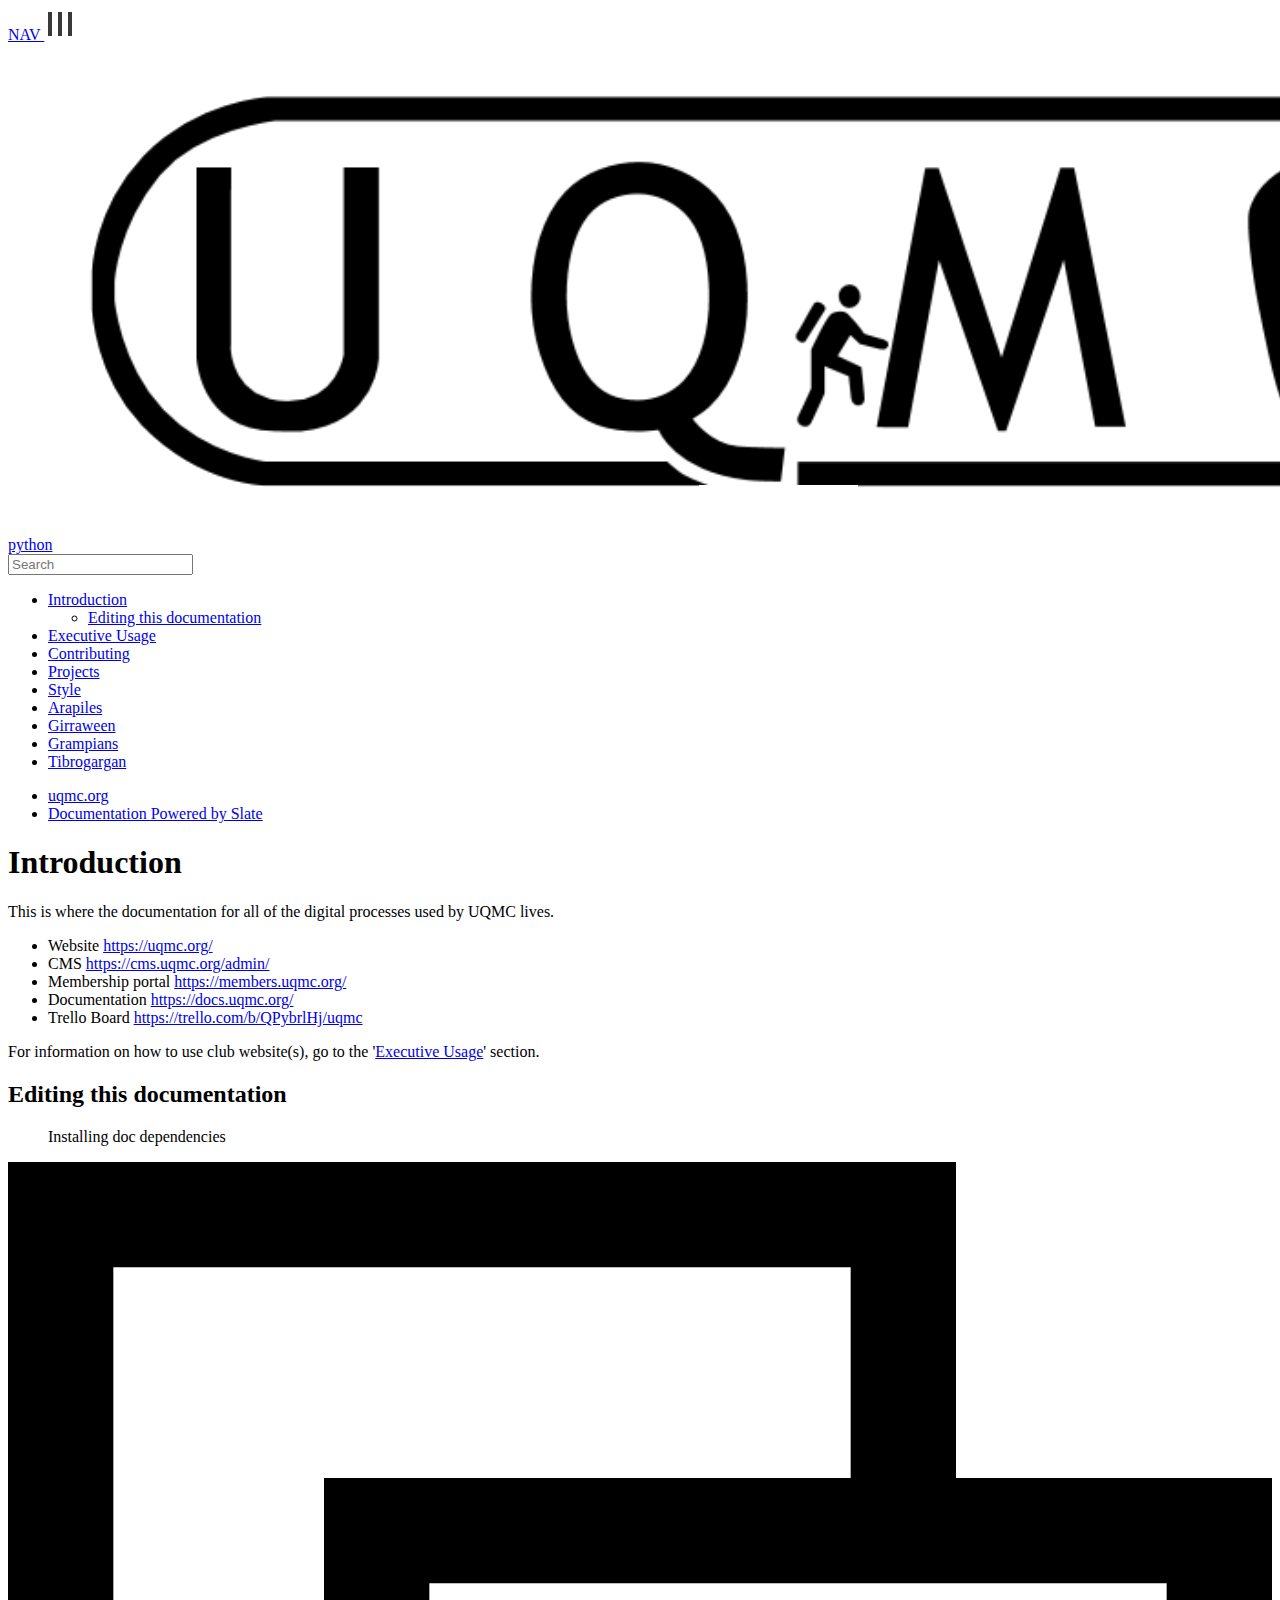
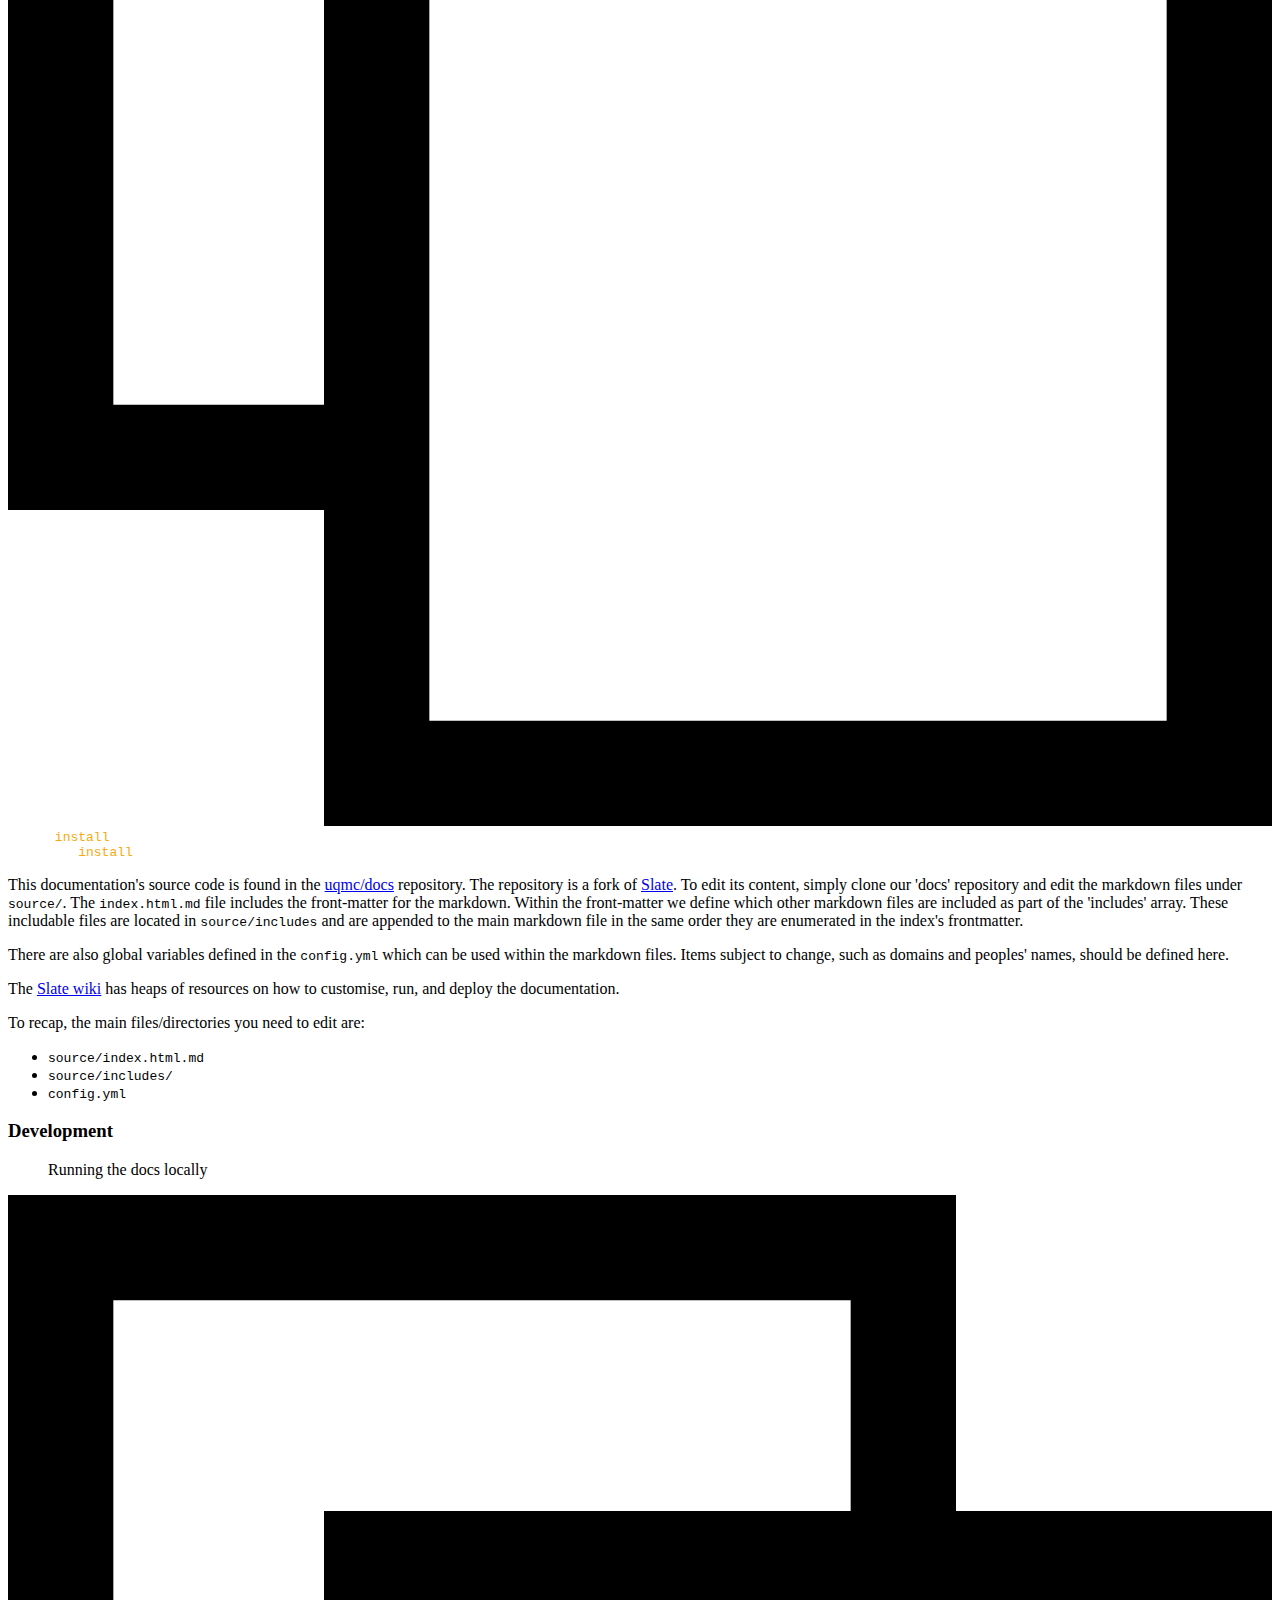
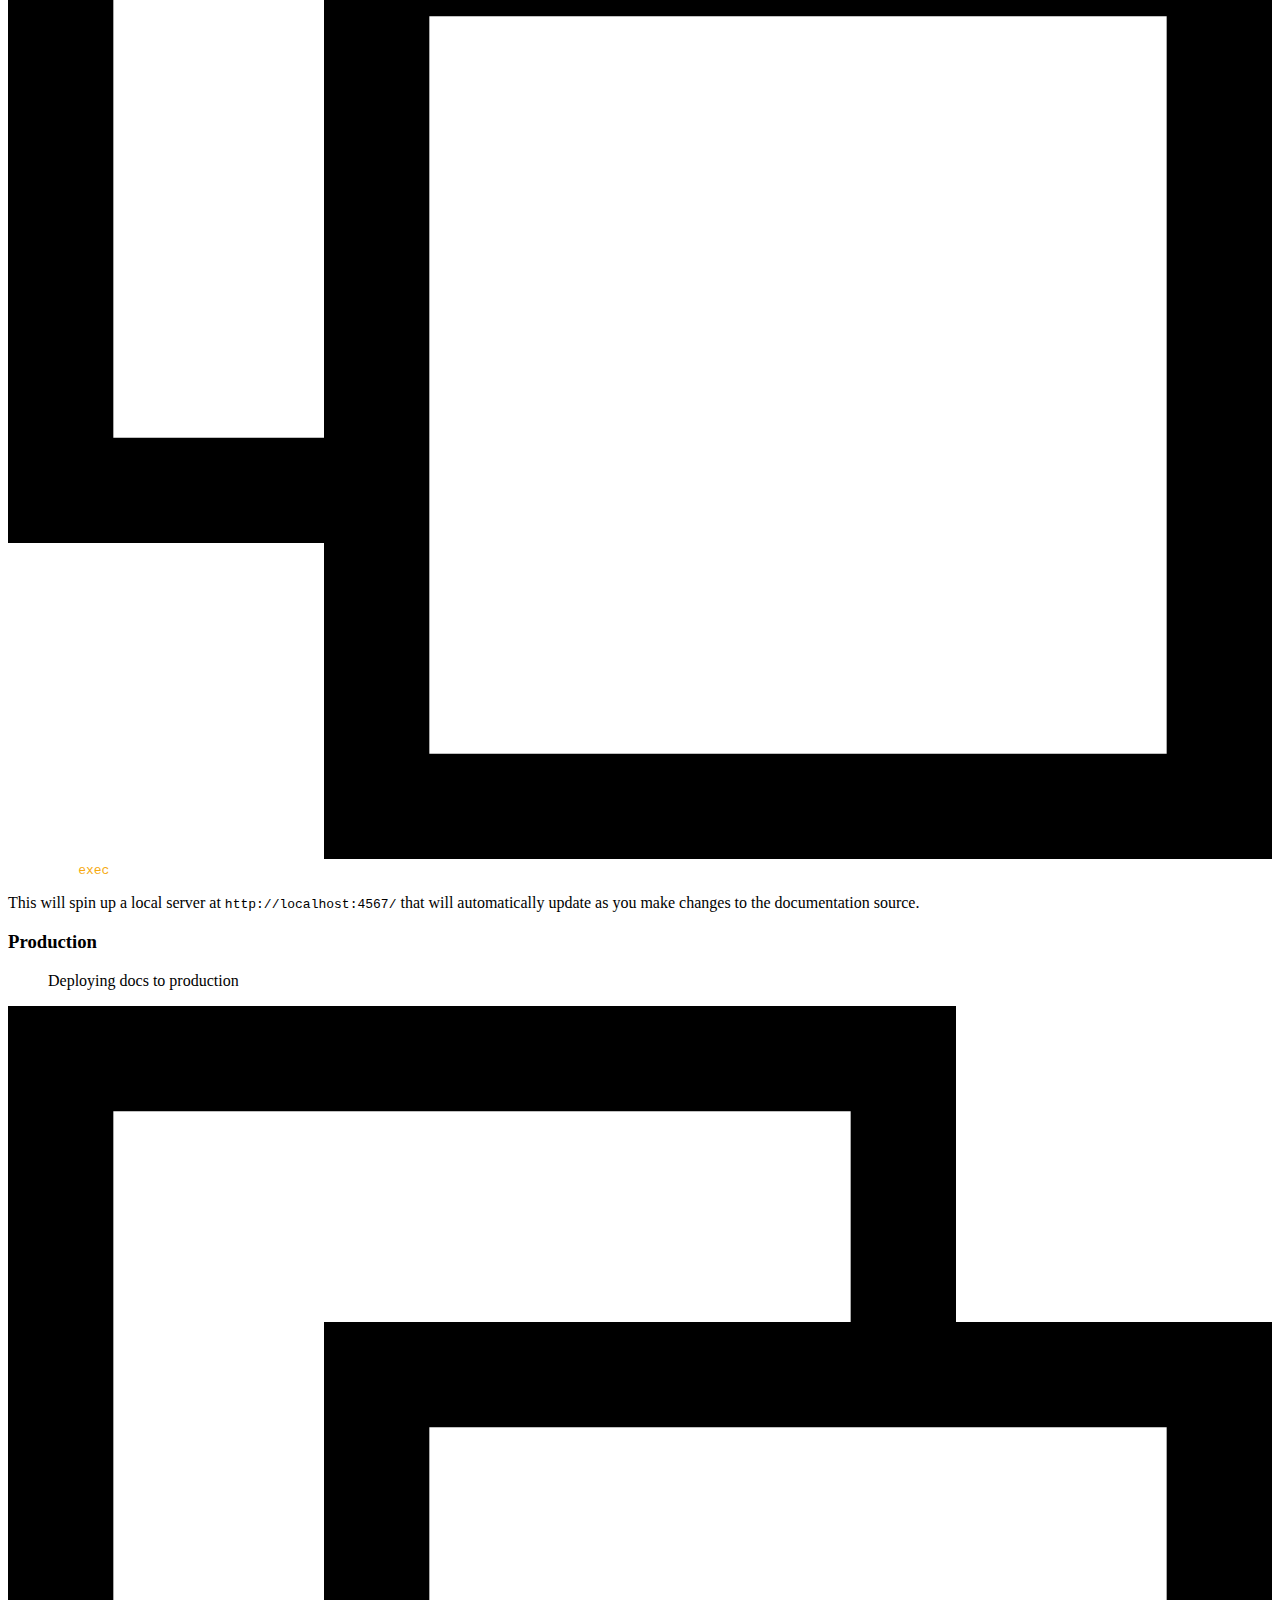
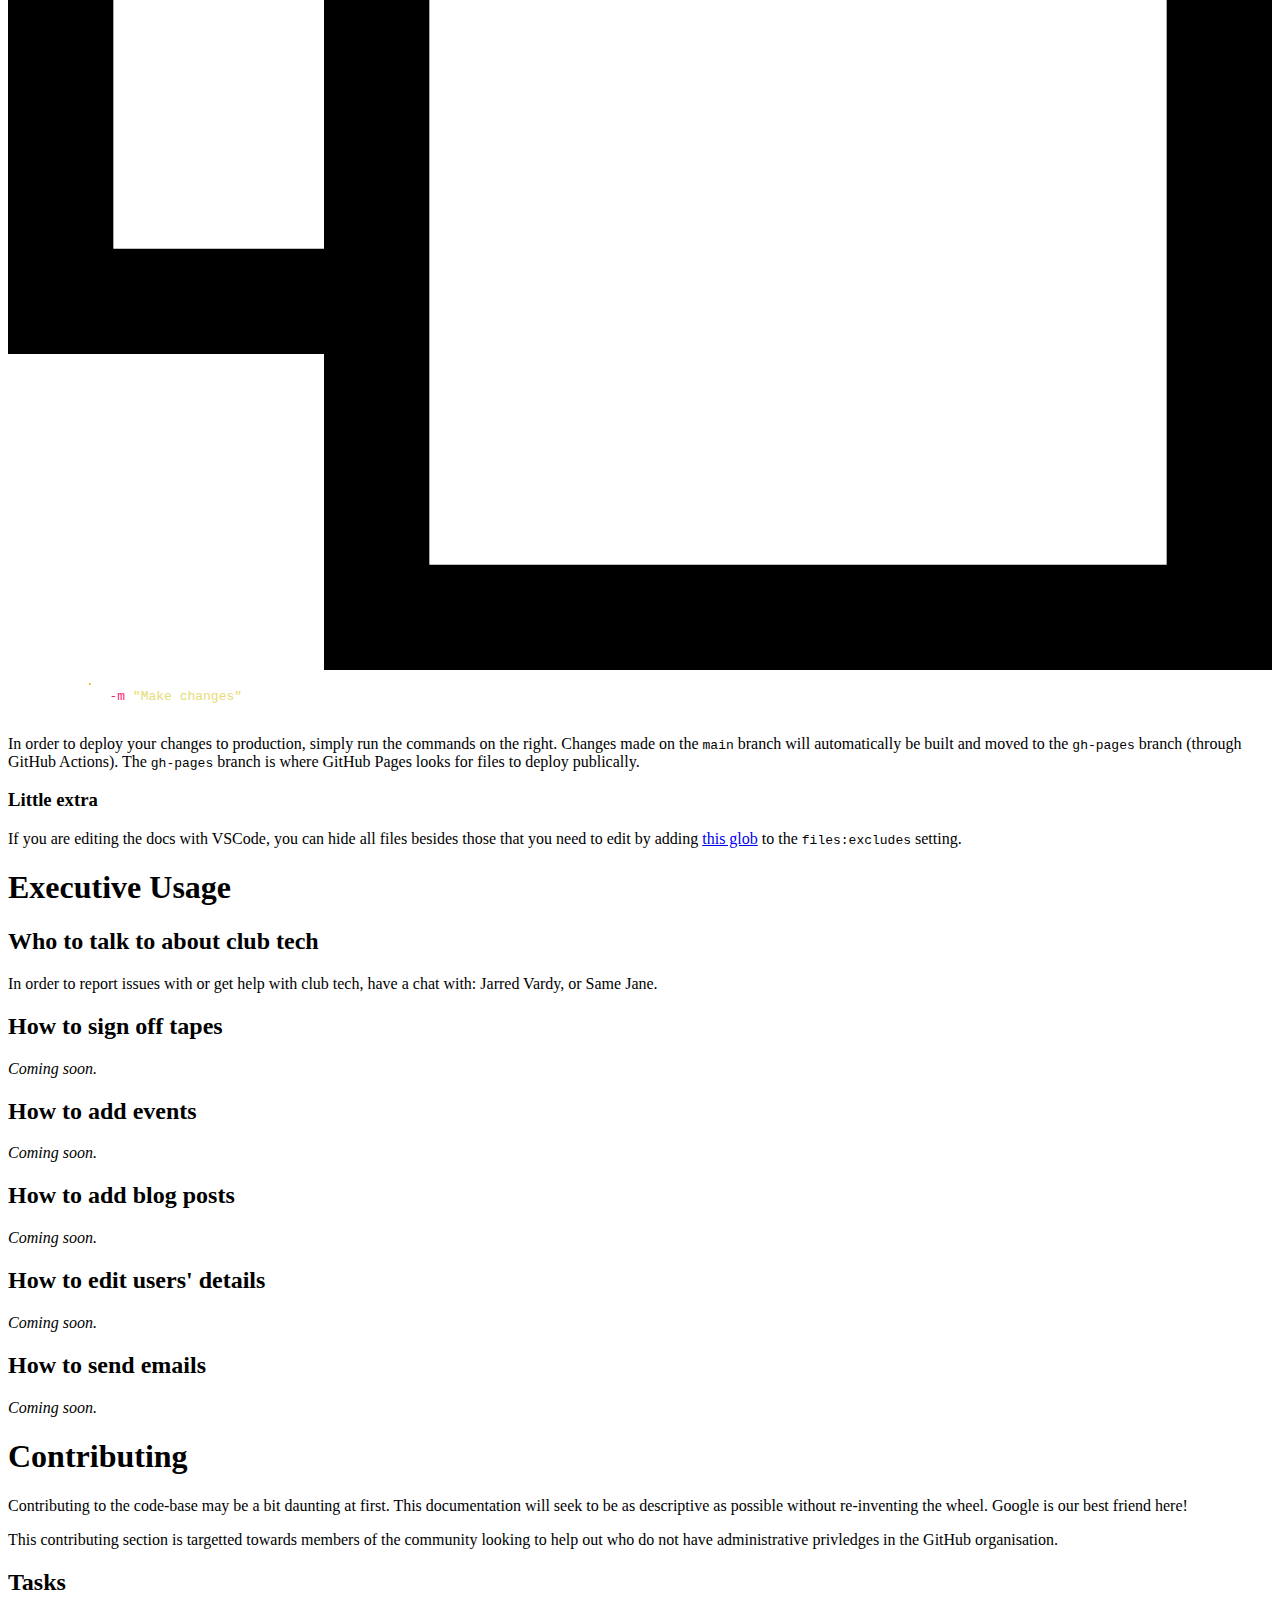
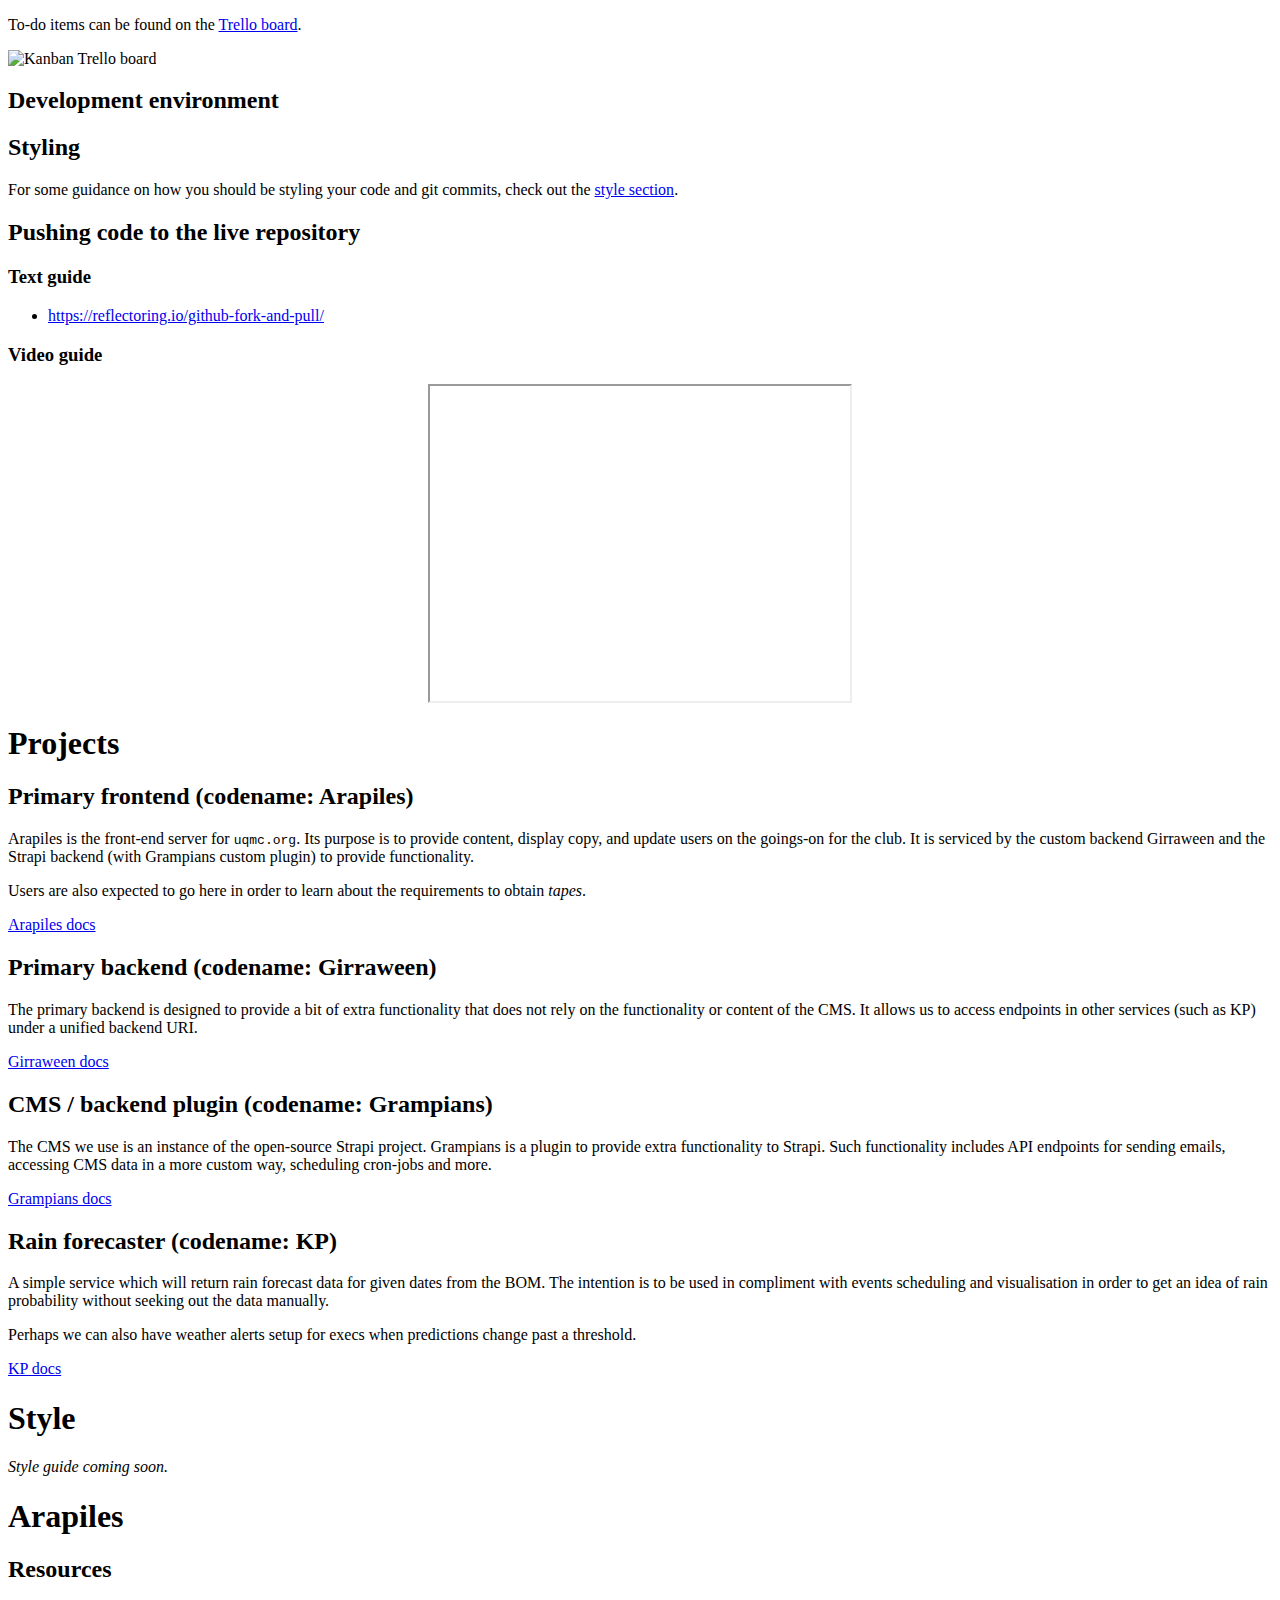
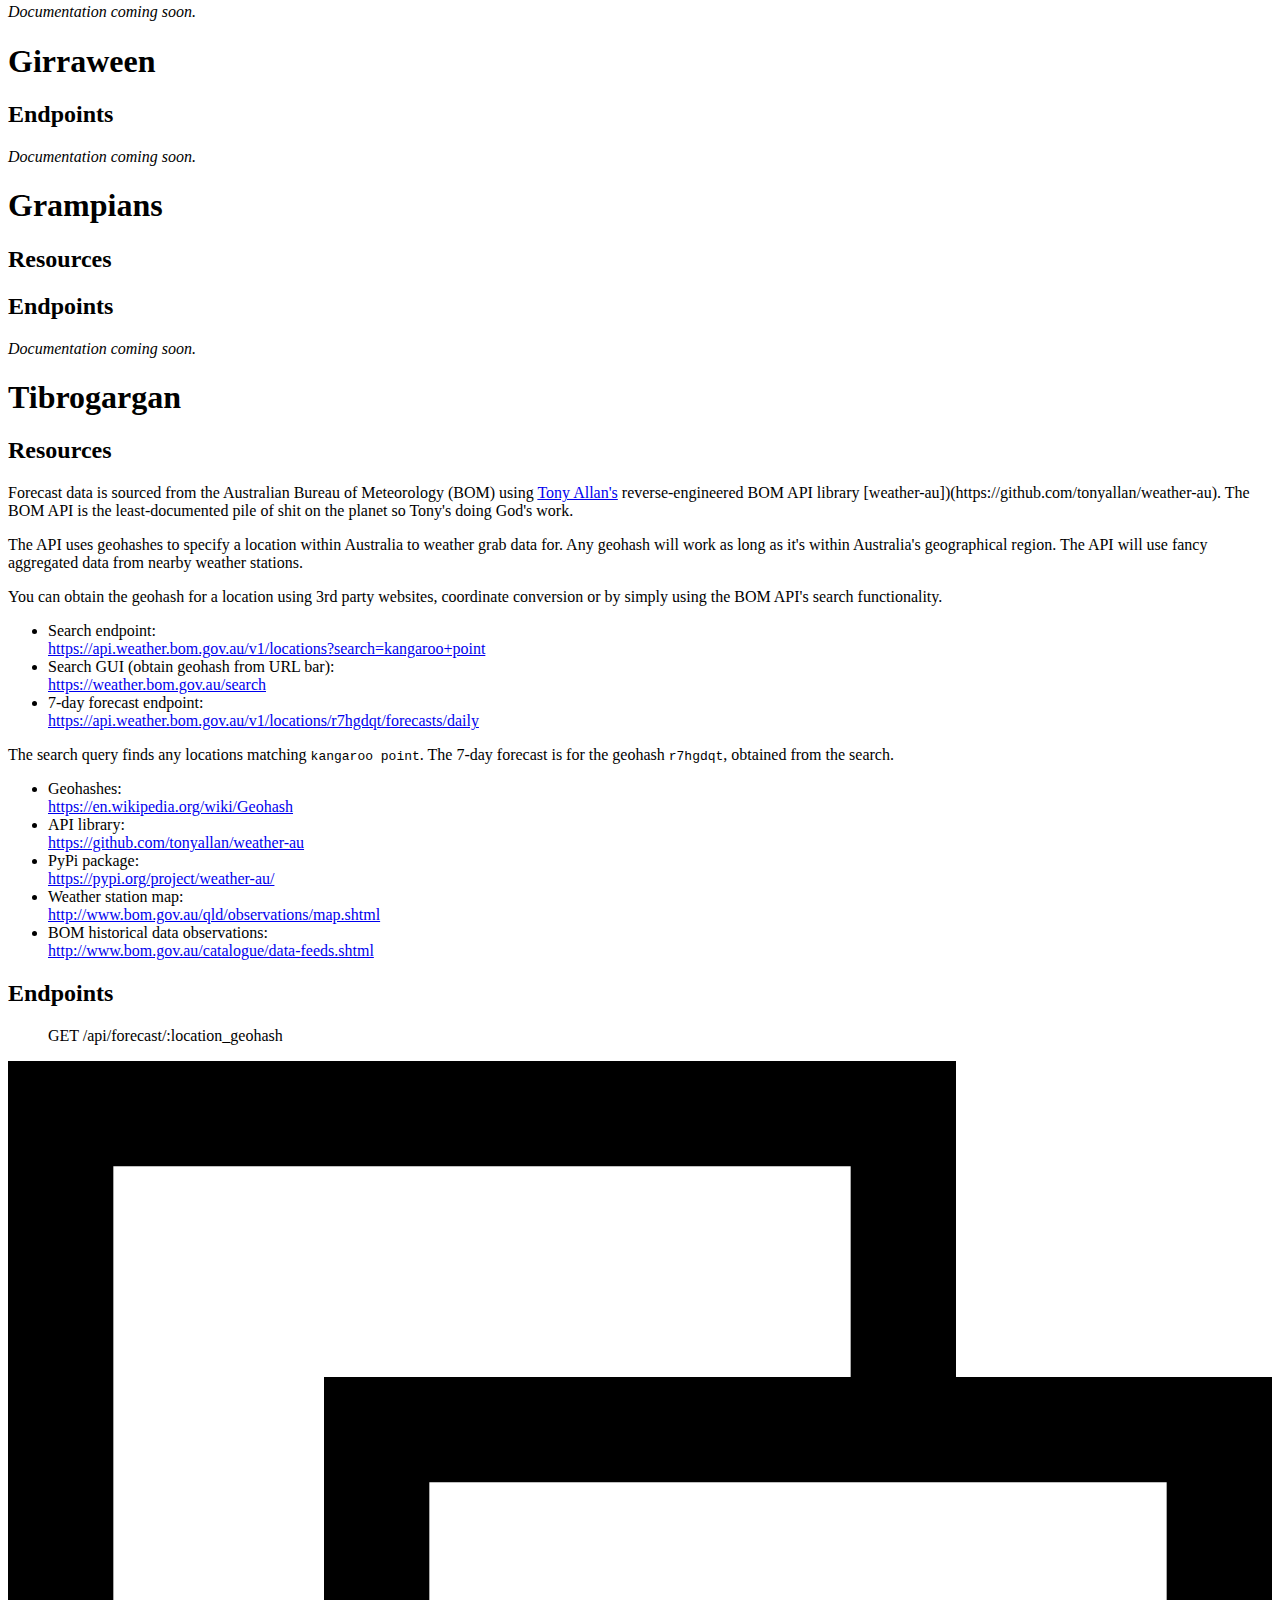
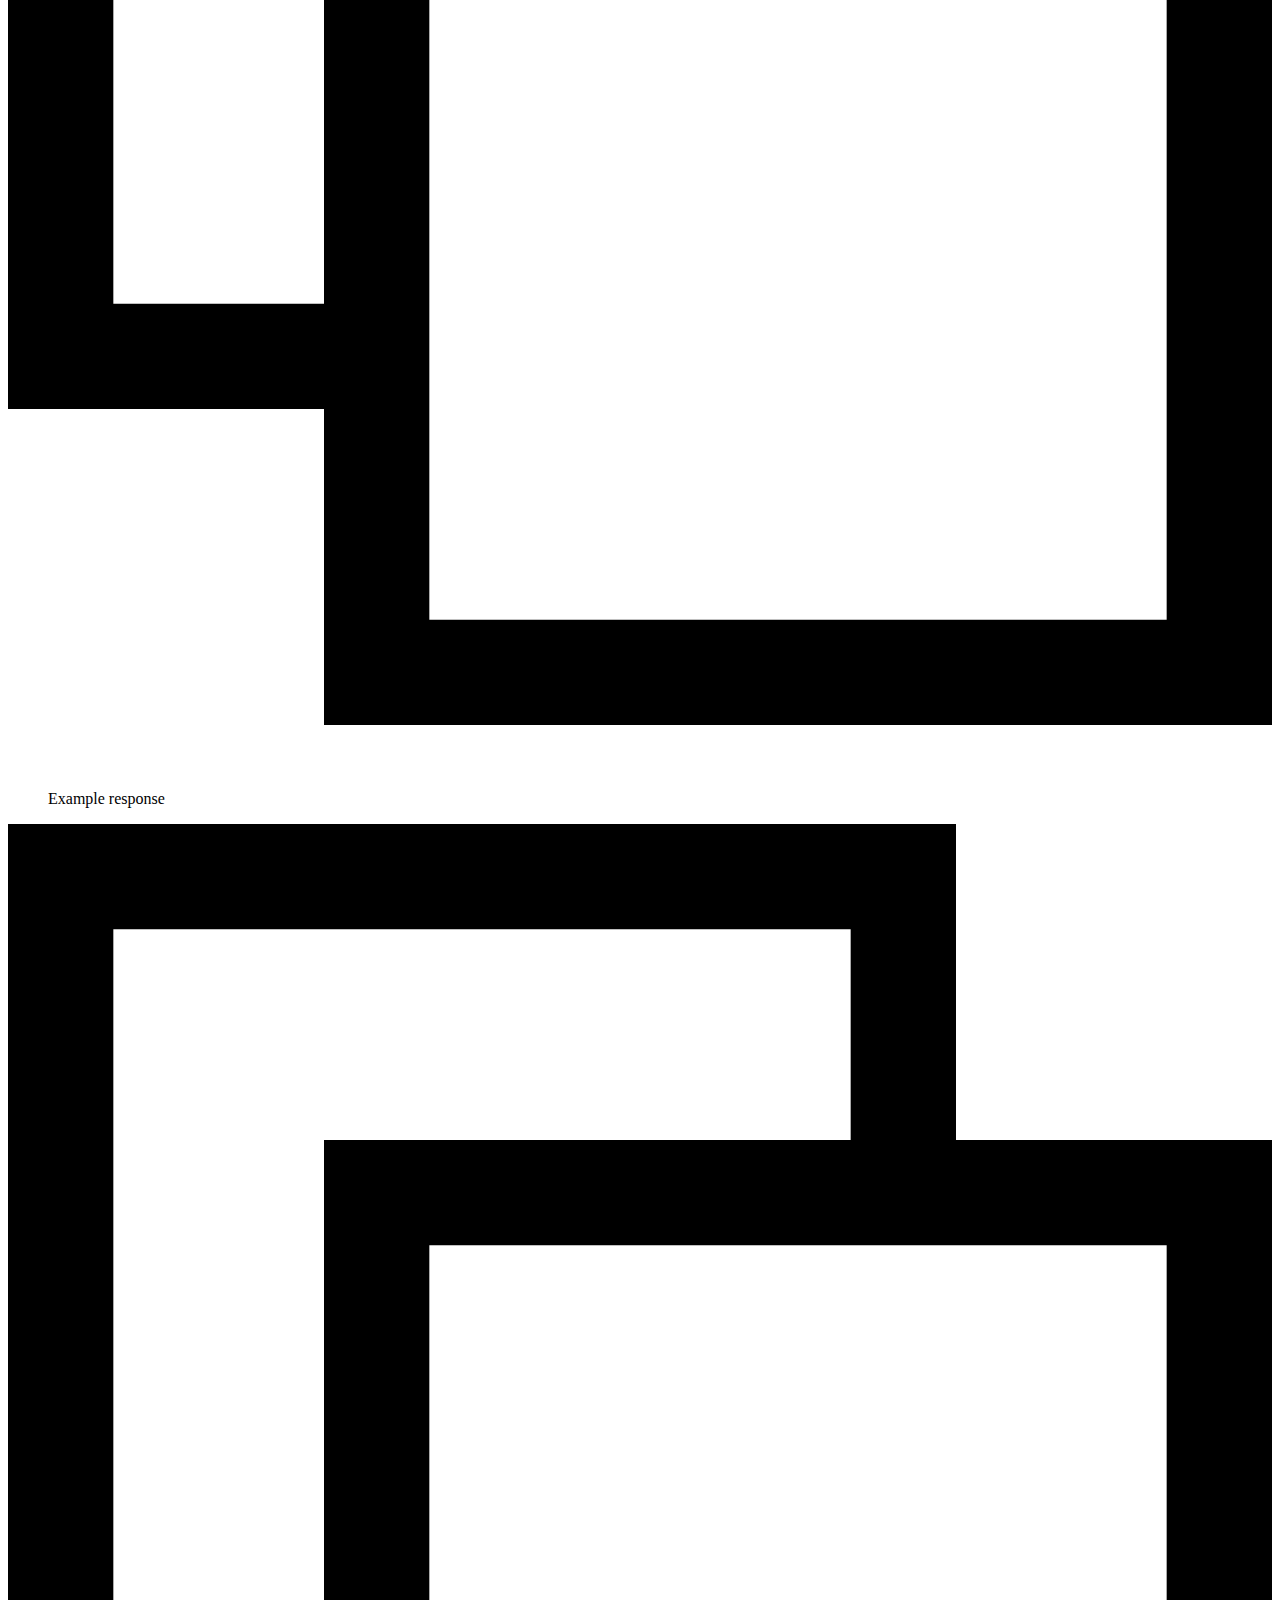
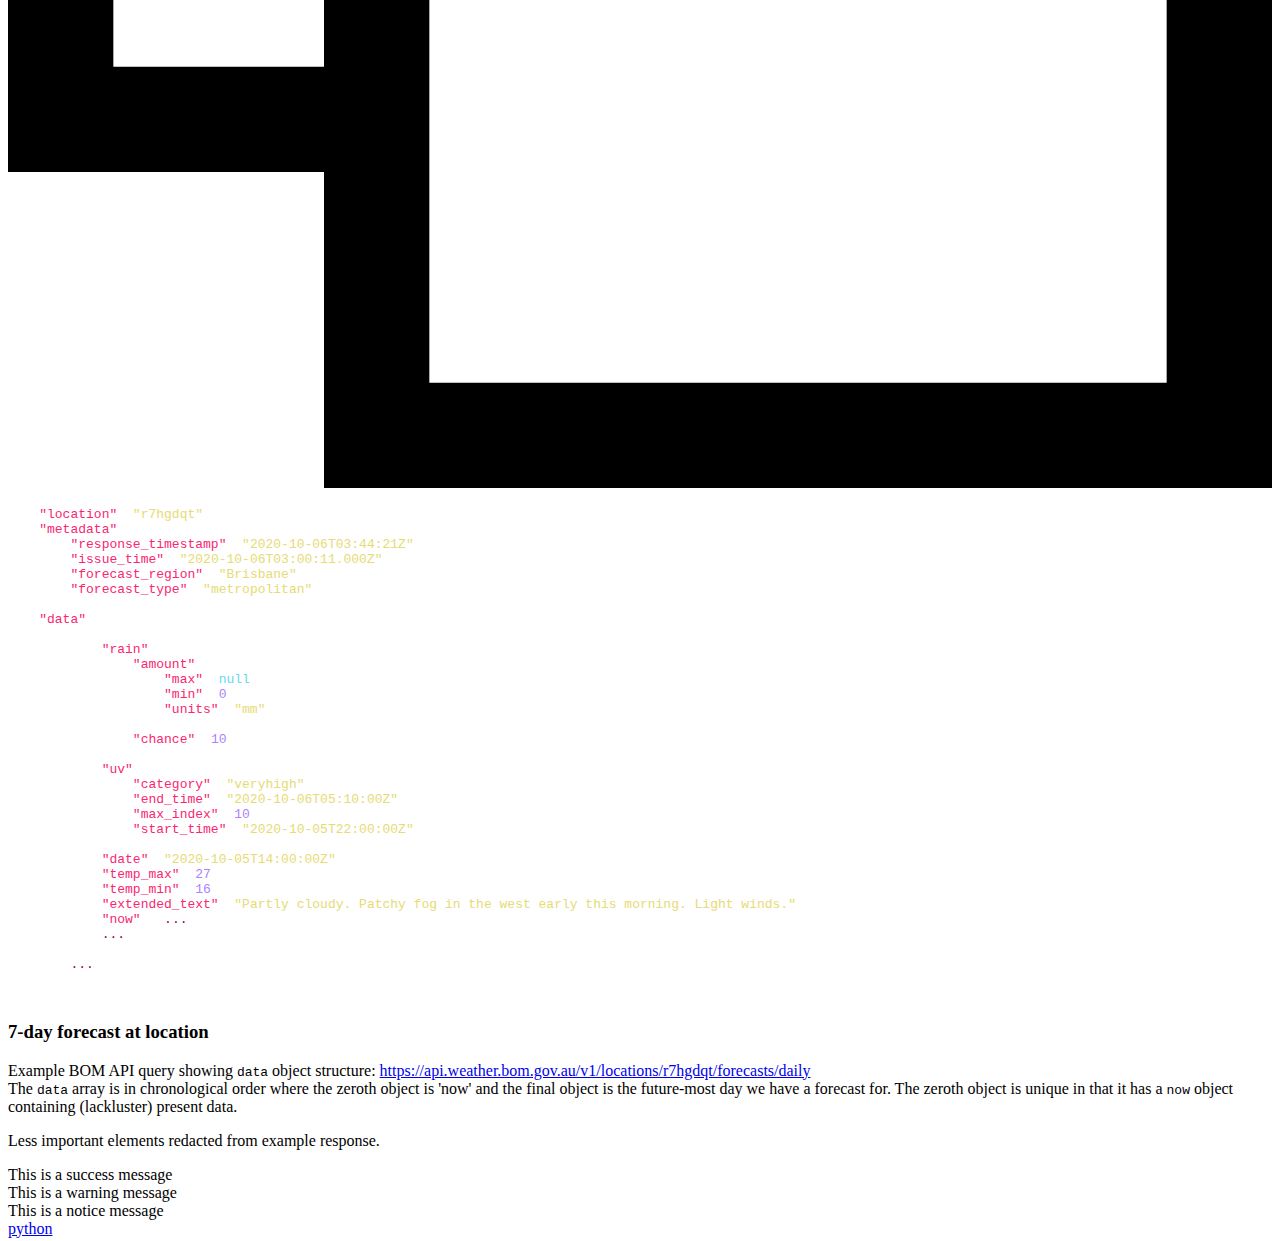
==== commit ed03486e: "deploy: 1b4688078e896eb160a2e6197f9425f48e36aed8" ====
--- a/index.html
+++ b/index.html
@@ -281,7 +281,7 @@
   color: #859900;
 }
     </style>
-    <link href="stylesheets/screen-c9d8fa83.css" rel="stylesheet" media="screen" />
+    <link href="stylesheets/screen-e7afa7b4.css" rel="stylesheet" media="screen" />
     <link href="stylesheets/print-953e3353.css" rel="stylesheet" media="print" />
       <script src="javascripts/all-e9bde216.js"></script>
 
@@ -339,18 +339,79 @@
               </ul>
           </li>
           <li>
+            <a href="#contributing" class="toc-h1 toc-link" data-title="Contributing">Contributing</a>
+              <ul class="toc-list-h2">
+                  <li>
+                    <a href="#tasks" class="toc-h2 toc-link" data-title="Tasks">Tasks</a>
+                  </li>
+                  <li>
+                    <a href="#development-environment" class="toc-h2 toc-link" data-title="Development environment">Development environment</a>
+                  </li>
+                  <li>
+                    <a href="#styling" class="toc-h2 toc-link" data-title="Styling">Styling</a>
+                  </li>
+                  <li>
+                    <a href="#pushing-code-to-the-live-repository" class="toc-h2 toc-link" data-title="Pushing code to the live repository">Pushing code to the live repository</a>
+                  </li>
+              </ul>
+          </li>
+          <li>
             <a href="#projects" class="toc-h1 toc-link" data-title="Projects">Projects</a>
               <ul class="toc-list-h2">
                   <li>
-                    <a href="#primary-website-codename-arapiles" class="toc-h2 toc-link" data-title="Primary website (codename: Arapiles)">Primary website (codename: Arapiles)</a>
-                  </li>
-              </ul>
-          </li>
-          <li>
-            <a href="#tasks-arapiles" class="toc-h1 toc-link" data-title="Tasks (Arapiles)">Tasks (Arapiles)</a>
+                    <a href="#primary-frontend-codename-arapiles" class="toc-h2 toc-link" data-title="Primary frontend (codename: Arapiles)">Primary frontend (codename: Arapiles)</a>
+                  </li>
+                  <li>
+                    <a href="#primary-backend-codename-girraween" class="toc-h2 toc-link" data-title="Primary backend (codename: Girraween)">Primary backend (codename: Girraween)</a>
+                  </li>
+                  <li>
+                    <a href="#cms-backend-plugin-codename-grampians" class="toc-h2 toc-link" data-title="CMS / backend plugin (codename: Grampians)">CMS / backend plugin (codename: Grampians)</a>
+                  </li>
+                  <li>
+                    <a href="#rain-forecaster-codename-kp" class="toc-h2 toc-link" data-title="Rain forecaster (codename: KP)">Rain forecaster (codename: KP)</a>
+                  </li>
+              </ul>
+          </li>
+          <li>
+            <a href="#style" class="toc-h1 toc-link" data-title="Style">Style</a>
           </li>
           <li>
             <a href="#arapiles" class="toc-h1 toc-link" data-title="Arapiles">Arapiles</a>
+              <ul class="toc-list-h2">
+                  <li>
+                    <a href="#resources" class="toc-h2 toc-link" data-title="Resources">Resources</a>
+                  </li>
+              </ul>
+          </li>
+          <li>
+            <a href="#girraween" class="toc-h1 toc-link" data-title="Girraween">Girraween</a>
+              <ul class="toc-list-h2">
+                  <li>
+                    <a href="#endpoints" class="toc-h2 toc-link" data-title="Endpoints">Endpoints</a>
+                  </li>
+              </ul>
+          </li>
+          <li>
+            <a href="#grampians" class="toc-h1 toc-link" data-title="Grampians">Grampians</a>
+              <ul class="toc-list-h2">
+                  <li>
+                    <a href="#resources" class="toc-h2 toc-link" data-title="Resources">Resources</a>
+                  </li>
+                  <li>
+                    <a href="#endpoints" class="toc-h2 toc-link" data-title="Endpoints">Endpoints</a>
+                  </li>
+              </ul>
+          </li>
+          <li>
+            <a href="#tibrogargan" class="toc-h1 toc-link" data-title="Tibrogargan">Tibrogargan</a>
+              <ul class="toc-list-h2">
+                  <li>
+                    <a href="#resources" class="toc-h2 toc-link" data-title="Resources">Resources</a>
+                  </li>
+                  <li>
+                    <a href="#endpoints" class="toc-h2 toc-link" data-title="Endpoints">Endpoints</a>
+                  </li>
+              </ul>
           </li>
       </ul>
         <ul class="toc-footer">
@@ -365,9 +426,11 @@
 <p>This is where the documentation for all of the digital processes used by UQMC lives.</p>
 
 <ul>
-<li>Website <a href="https://uqmc.org/">https://uqmc.org/</a> (COMING SOON)</li>
+<li>Website <a href="https://uqmc.org/">https://uqmc.org/</a></li>
+<li>CMS <a href="https://cms.uqmc.org/admin/">https://cms.uqmc.org/admin/</a></li>
 <li>Membership portal <a href="https://members.uqmc.org/">https://members.uqmc.org/</a></li>
-<li>Documentation <a href="#"></a></li>
+<li>Documentation <a href="https://docs.uqmc.org/">https://docs.uqmc.org/</a></li>
+<li>Trello Board <a href="https://trello.com/b/QPybrlHj/uqmc">https://trello.com/b/QPybrlHj/uqmc</a></li>
 </ul>
 
 <p>For information on how to use club website(s), go to the &#39;<a href="#executive-usage">Executive Usage</a>&#39; section.</p>
@@ -378,9 +441,9 @@
 <div class="highlight"><pre class="highlight shell"><code><span class="nv">$ </span>gem <span class="nb">install </span>bundler
 <span class="nv">$ </span>bundle <span class="nb">install</span>
 </code></pre></div>
-<p>This documentation&#39;s source code is found in the <a href="https://github.com/uqmc/docs/">uqmc/docs</a> repository. The repository is a fork of <a href="https://github.com/slatedocs/slate/">Slate</a>. To edit its content, simply clone our &#39;docs&#39; repository and edit the markdown files under <code>source/</code>. The <code>index.html.md</code> file includes the front-matter for the markdown. Within the front-matter we define which other markdown files are included as part of the &#39;includes&#39; array. These includable files are located in <code>source/includes</code> and are appended to the main markdown file in the same order they are defined enumerated.</p>
-
-<p>There are also global variables defined at the bottom of <code>config.rb</code> which can be used within the markdown files. Items like domains subject to change and names of people should be defined here.</p>
+<p>This documentation&#39;s source code is found in the <a href="https://github.com/uqmc/docs/">uqmc/docs</a> repository. The repository is a fork of <a href="https://github.com/slatedocs/slate/">Slate</a>. To edit its content, simply clone our &#39;docs&#39; repository and edit the markdown files under <code>source/</code>. The <code>index.html.md</code> file includes the front-matter for the markdown. Within the front-matter we define which other markdown files are included as part of the &#39;includes&#39; array. These includable files are located in <code>source/includes</code> and are appended to the main markdown file in the same order they are enumerated in the index&#39;s frontmatter.</p>
+
+<p>There are also global variables defined in the <code>config.yml</code> which can be used within the markdown files. Items subject to change, such as domains and peoples&#39; names, should be defined here.</p>
 
 <p>The <a href="https://github.com/slatedocs/slate/wiki">Slate wiki</a> has heaps of resources on how to customise, run, and deploy the documentation.</p>
 
@@ -389,7 +452,7 @@
 <ul>
 <li><code>source/index.html.md</code><br></li>
 <li><code>source/includes/</code><br></li>
-<li><code>config.rb</code></li>
+<li><code>config.yml</code></li>
 </ul>
 <h3 id='development'>Development</h3>
 <blockquote>
@@ -405,62 +468,167 @@
 <div class="highlight"><pre class="highlight shell"><code><span class="nv">$ </span>git add <span class="nb">.</span>
 <span class="nv">$ </span>git commit <span class="nt">-m</span> <span class="s2">"Make changes"</span>
 <span class="nv">$ </span>git push
-<span class="nv">$ </span>bash ./deploy.sh
 </code></pre></div>
-<p>In order to deploy your changes to production, simply run the commands on the right. First make sure changes are in the <code>main</code> branch, then use the <code>deploy.sh</code> file to push changes over to the <code>gh-pages</code> branch where the live website looks for its content. You must have the requisite dependencies installed (Ruby, bundler, and dependencies).</p>
+<p>In order to deploy your changes to production, simply run the commands on the right. Changes made on the <code>main</code> branch will automatically be built and moved to the <code>gh-pages</code> branch (through GitHub Actions). The <code>gh-pages</code> branch is where GitHub Pages looks for files to deploy publically.</p>
+<h3 id='little-extra'>Little extra</h3>
+<p>If you are editing the docs with VSCode, you can hide all files besides those that you need to edit by adding <a href="https://gist.githubusercontent.com/vardy/3095f3c9a8e3e7d20201ca3bdbac8e59/raw/e3b230f7a922bb48bfac79af047e3d4d2863dbe1/hide_slate_files_glob.txt#">this glob</a> to the <code>files:excludes</code> setting.</p>
 <h1 id='executive-usage'>Executive Usage</h1><h2 id='who-to-talk-to-about-club-tech'>Who to talk to about club tech</h2>
-<p>In order to report issues with or get help with club tech, have a chat with: Jarred Vardy, or Sam Jane.</p>
+<p>In order to report issues with or get help with club tech, have a chat with: Jarred Vardy, or Same Jane.</p>
 <h2 id='how-to-sign-off-tapes'>How to sign off tapes</h2>
-<p><em>Coming soon</em></p>
+<p><em>Coming soon.</em></p>
 <h2 id='how-to-add-events'>How to add events</h2>
-<p><em>Coming soon</em></p>
+<p><em>Coming soon.</em></p>
 <h2 id='how-to-add-blog-posts'>How to add blog posts</h2>
-<p><em>Coming soon</em></p>
+<p><em>Coming soon.</em></p>
 <h2 id='how-to-edit-users-39-details'>How to edit users&#39; details</h2>
-<p><em>Coming soon</em></p>
-<h2 id='how-to-send-emails'>How to send emails</h2><h1 id='projects'>Projects</h1><h2 id='primary-website-codename-arapiles'>Primary website (codename: Arapiles)</h2>
-<p>Arapiles is the primary website at <code>uqmc.org</code>. Its purpose is to provide content, display copy, and update users on the goings-on for the club.</p>
-
-<p>Users are also expected to go here in order to learn about the requirements to obtain <em>tapes</em>.</p>
-
-<p><a href="#arapiles">Arapiles docs</a><br>
-<a href="#tasks-arapiles">Arapiles tasks</a></p>
-<h1 id='tasks-arapiles'>Tasks (Arapiles)</h1><div class="highlight"><pre class="highlight plaintext"><code>[ ] Copy: proof-read body text
-[ ] Content: map image to show where club activities take place
-</code></pre></div>
-<p><strong>Body text</strong></p>
-
-<p>Import copy that execs provide. Proof-read and type nicely.</p>
-
-<p><strong>Map</strong></p>
-
-<p>A screenshot of Google Maps with annotations on how to get to where we setup at KP will do.</p>
-<div class="highlight"><pre class="highlight plaintext"><code>[x] Deploy: documentation
-[ ] Deploy: Arapiles
-</code></pre></div>
-<p><strong>Arapiles deployment</strong></p>
-
-<p>Arapiles needs to be deployed to a VPS, tested, and then the A name records for the uqmc.org DNS needs to point to the VPS IP.</p>
-<div class="highlight"><pre class="highlight plaintext"><code>[x] Styling: page layout
-[ ] Styling: page layout with Ant.Design grid
-[x] Styling: font
-[x] Styling: nav bar
-[ ] Styling: sticky nav bar on scroll with JS
-</code></pre></div>
-<p><strong>Layout with grid</strong></p>
-
-<p>Using <a href="https://ant.design/components/grid/">Ant Design&#39;s grid</a> layout we need to achieve the same layout as we currently have. It should be mobile-responsive.</p>
-
-<p><strong>Sticky nav bar</strong></p>
-
-<p>When the viewport scrolls past the navbar, a new, smaller bar should appear and be sticky to the top of the viewport. It should appear with a subtle animation. To do this, a simple JS script will suffice.</p>
-<div class="highlight"><pre class="highlight plaintext"><code>[ ] Legal: licensing image assets in source
-</code></pre></div>
-<p><strong>Asset licensing</strong></p>
-
-<p>All assets (images, videos, etc.) used in the Arapiles project should be licensed with UQMC&#39;s exclusive copyright.</p>
-<h1 id='arapiles'>Arapiles</h1>
-<p><em>Documentation coming soon</em></p>
+<p><em>Coming soon.</em></p>
+<h2 id='how-to-send-emails'>How to send emails</h2>
+<p><em>Coming soon.</em></p>
+<h1 id='contributing'>Contributing</h1>
+<p>Contributing to the code-base may be a bit daunting at first. This documentation will seek to be as descriptive as possible without re-inventing the wheel. Google is our best friend here!</p>
+
+<p>This contributing section is targetted towards members of the community looking to help out who do not have administrative privledges in the GitHub organisation.</p>
+<h2 id='tasks'>Tasks</h2>
+<p>To-do items can be found on the <a href="https://trello.com/b/QPybrlHj/uqmc">Trello board</a>.</p>
+
+<p><img src="https://i.imgur.com/bxE8vjU.png" alt="Kanban Trello board" /></p>
+<h2 id='development-environment'>Development environment</h2><h2 id='styling'>Styling</h2>
+<p>For some guidance on how you should be styling your code and git commits, check out the <a href="#style">style section</a>.</p>
+<h2 id='pushing-code-to-the-live-repository'>Pushing code to the live repository</h2><h3 id='text-guide'>Text guide</h3>
+<ul>
+<li><a href="https://reflectoring.io/github-fork-and-pull/">https://reflectoring.io/github-fork-and-pull/</a></li>
+</ul>
+<h3 id='video-guide'>Video guide</h3>
+<p><centering>
+<iframe width="420" height="315"
+    src="https://www.youtube.com/embed/G1I3HF4YWEw"
+    style="display: block; margin: 0 auto;"
+    allowfullscreen="allowfullscreen"
+    mozallowfullscreen="mozallowfullscreen" 
+    msallowfullscreen="msallowfullscreen" 
+    oallowfullscreen="oallowfullscreen" 
+    webkitallowfullscreen="webkitallowfullscreen">
+</iframe>
+</centering></p>
+<h1 id='projects'>Projects</h1><h2 id='primary-frontend-codename-arapiles'>Primary frontend (codename: Arapiles)</h2>
+<p>Arapiles is the front-end server for <code>uqmc.org</code>. Its purpose is to provide content, display copy, and update users on the goings-on for the club. It is serviced by the custom backend Girraween and the Strapi backend (with Grampians custom plugin) to provide functionality.</p>
+
+<p>Users are also expected to go here in order to learn about the requirements to obtain <em>tapes</em>. </p>
+
+<p><a href="#arapiles">Arapiles docs</a>    </p>
+<h2 id='primary-backend-codename-girraween'>Primary backend (codename: Girraween)</h2>
+<p>The primary backend is designed to provide a bit of extra functionality that does not rely on the functionality or content of the CMS. It allows us to access endpoints in other services (such as KP) under a unified backend URI.</p>
+
+<p><a href="#girraween">Girraween docs</a>    </p>
+<h2 id='cms-backend-plugin-codename-grampians'>CMS / backend plugin (codename: Grampians)</h2>
+<p>The CMS we use is an instance of the open-source Strapi project. Grampians is a plugin to provide extra functionality to Strapi. Such functionality includes API endpoints for sending emails, accessing CMS data in a more custom way, scheduling cron-jobs and more. </p>
+
+<p><a href="#grampians">Grampians docs</a>    </p>
+<h2 id='rain-forecaster-codename-kp'>Rain forecaster (codename: KP)</h2>
+<p>A simple service which will return rain forecast data for given dates from the BOM. The intention is to be used in compliment with events scheduling and visualisation in order to get an idea of rain probability without seeking out the data manually.</p>
+
+<p>Perhaps we can also have weather alerts setup for execs when predictions change past a threshold.</p>
+
+<p><a href="#kp">KP docs</a>    </p>
+<h1 id='style'>Style</h1>
+<p><em>Style guide coming soon.</em></p>
+<h1 id='arapiles'>Arapiles</h1><h2 id='resources'>Resources</h2>
+<p><em>Documentation coming soon.</em></p>
+<h1 id='girraween'>Girraween</h1><h2 id='endpoints'>Endpoints</h2>
+<p><em>Documentation coming soon.</em></p>
+<h1 id='grampians'>Grampians</h1><h2 id='resources'>Resources</h2><h2 id='endpoints'>Endpoints</h2>
+<p><em>Documentation coming soon.</em></p>
+<h1 id='tibrogargan'>Tibrogargan</h1><h2 id='resources'>Resources</h2>
+<p>Forecast data is sourced from the Australian Bureau of Meteorology (BOM) using <a href="https://github.com/tonyallan">Tony Allan&#39;s</a> reverse-engineered BOM API library [weather-au])(https://github.com/tonyallan/weather-au). The BOM API is the least-documented pile of shit on the planet so Tony&#39;s doing God&#39;s work.</p>
+
+<p>The API uses geohashes to specify a location within Australia to weather grab data for. Any geohash will work as long as it&#39;s within Australia&#39;s geographical region. The API will use fancy aggregated data from nearby weather stations.</p>
+
+<p>You can obtain the geohash for a location using 3rd party websites, coordinate conversion or by simply using the BOM API&#39;s search functionality.</p>
+
+<ul>
+<li>Search endpoint:<br>
+<a href="https://api.weather.bom.gov.au/v1/locations?search=kangaroo+point">https://api.weather.bom.gov.au/v1/locations?search=kangaroo+point</a></li>
+<li>Search GUI (obtain geohash from URL bar):<br>
+<a href="https://weather.bom.gov.au/search">https://weather.bom.gov.au/search</a></li>
+<li>7-day forecast endpoint:<br>
+<a href="https://api.weather.bom.gov.au/v1/locations/r7hgdqt/forecasts/daily">https://api.weather.bom.gov.au/v1/locations/r7hgdqt/forecasts/daily</a></li>
+</ul>
+
+<p>The search query finds any locations matching <code>kangaroo point</code>. The 7-day forecast is for the geohash <code>r7hgdqt</code>, obtained from the search.</p>
+
+<ul>
+<li>Geohashes:<br>
+<a href="https://en.wikipedia.org/wiki/Geohash">https://en.wikipedia.org/wiki/Geohash</a></li>
+<li>API library:<br>
+<a href="https://github.com/tonyallan/weather-au">https://github.com/tonyallan/weather-au</a></li>
+<li>PyPi package:<br>
+<a href="https://pypi.org/project/weather-au/">https://pypi.org/project/weather-au/</a></li>
+<li>Weather station map:<br>
+<a href="http://www.bom.gov.au/qld/observations/map.shtml">http://www.bom.gov.au/qld/observations/map.shtml</a></li>
+<li>BOM historical data observations:<br>
+<a href="http://www.bom.gov.au/catalogue/data-feeds.shtml">http://www.bom.gov.au/catalogue/data-feeds.shtml</a></li>
+</ul>
+<h2 id='endpoints'>Endpoints</h2>
+<blockquote>
+<p>GET /api/forecast/:location_geohash</p>
+</blockquote>
+<div class="highlight"><pre class="highlight json tab-json"><code><span class="p">{</span><span class="w">
+
+</span><span class="p">}</span><span class="w">
+</span></code></pre></div>
+<blockquote>
+<p>Example response</p>
+</blockquote>
+<div class="highlight"><pre class="highlight json tab-json"><code><span class="p">{</span><span class="w">
+    </span><span class="nl">"location"</span><span class="p">:</span><span class="w"> </span><span class="s2">"r7hgdqt"</span><span class="p">,</span><span class="w">
+    </span><span class="nl">"metadata"</span><span class="p">:</span><span class="w"> </span><span class="p">{</span><span class="w">
+        </span><span class="nl">"response_timestamp"</span><span class="p">:</span><span class="w"> </span><span class="s2">"2020-10-06T03:44:21Z"</span><span class="p">,</span><span class="w">
+        </span><span class="nl">"issue_time"</span><span class="p">:</span><span class="w"> </span><span class="s2">"2020-10-06T03:00:11.000Z"</span><span class="p">,</span><span class="w">
+        </span><span class="nl">"forecast_region"</span><span class="p">:</span><span class="w"> </span><span class="s2">"Brisbane"</span><span class="p">,</span><span class="w">
+        </span><span class="nl">"forecast_type"</span><span class="p">:</span><span class="w"> </span><span class="s2">"metropolitan"</span><span class="w">
+    </span><span class="p">},</span><span class="w">
+    </span><span class="nl">"data"</span><span class="p">:</span><span class="w"> </span><span class="p">[</span><span class="w">
+        </span><span class="p">{</span><span class="w">
+            </span><span class="nl">"rain"</span><span class="p">:</span><span class="w"> </span><span class="p">{</span><span class="w">
+                </span><span class="nl">"amount"</span><span class="p">:</span><span class="w"> </span><span class="p">{</span><span class="w">
+                    </span><span class="nl">"max"</span><span class="p">:</span><span class="w"> </span><span class="kc">null</span><span class="p">,</span><span class="w">
+                    </span><span class="nl">"min"</span><span class="p">:</span><span class="w"> </span><span class="mi">0</span><span class="p">,</span><span class="w">
+                    </span><span class="nl">"units"</span><span class="p">:</span><span class="w"> </span><span class="s2">"mm"</span><span class="w">
+                </span><span class="p">},</span><span class="w">
+                </span><span class="nl">"chance"</span><span class="p">:</span><span class="w"> </span><span class="mi">10</span><span class="w">
+            </span><span class="p">},</span><span class="w">
+            </span><span class="nl">"uv"</span><span class="p">:</span><span class="w"> </span><span class="p">{</span><span class="w">
+                </span><span class="nl">"category"</span><span class="p">:</span><span class="w"> </span><span class="s2">"veryhigh"</span><span class="p">,</span><span class="w">
+                </span><span class="nl">"end_time"</span><span class="p">:</span><span class="w"> </span><span class="s2">"2020-10-06T05:10:00Z"</span><span class="p">,</span><span class="w">
+                </span><span class="nl">"max_index"</span><span class="p">:</span><span class="w"> </span><span class="mi">10</span><span class="p">,</span><span class="w">
+                </span><span class="nl">"start_time"</span><span class="p">:</span><span class="w"> </span><span class="s2">"2020-10-05T22:00:00Z"</span><span class="w">
+            </span><span class="p">},</span><span class="w">
+            </span><span class="nl">"date"</span><span class="p">:</span><span class="w"> </span><span class="s2">"2020-10-05T14:00:00Z"</span><span class="p">,</span><span class="w">
+            </span><span class="nl">"temp_max"</span><span class="p">:</span><span class="w"> </span><span class="mi">27</span><span class="p">,</span><span class="w">
+            </span><span class="nl">"temp_min"</span><span class="p">:</span><span class="w"> </span><span class="mi">16</span><span class="p">,</span><span class="w">
+            </span><span class="nl">"extended_text"</span><span class="p">:</span><span class="w"> </span><span class="s2">"Partly cloudy. Patchy fog in the west early this morning. Light winds."</span><span class="p">,</span><span class="w">
+            </span><span class="nl">"now"</span><span class="p">:</span><span class="w"> </span><span class="p">{</span><span class="err">...</span><span class="p">}</span><span class="w">
+            </span><span class="err">...</span><span class="w">
+        </span><span class="p">},</span><span class="w">
+        </span><span class="err">...</span><span class="w">
+    </span><span class="p">]</span><span class="w">
+</span><span class="p">}</span><span class="w">
+</span></code></pre></div><h3 id='7-day-forecast-at-location'>7-day forecast at location</h3>
+<p>Example BOM API query showing <code>data</code> object structure: <a href="https://api.weather.bom.gov.au/v1/locations/r7hgdqt/forecasts/daily">https://api.weather.bom.gov.au/v1/locations/r7hgdqt/forecasts/daily</a><br>
+The <code>data</code> array is in chronological order where the zeroth object is &#39;now&#39; and the final object is the future-most day we have a forecast for. The zeroth object is unique in that it has a <code>now</code> object containing (lackluster) present data.</p>
+
+<p>Less important elements redacted from example response.</p>
+<aside class="success">
+This is a success message
+</aside>
+
+<aside class="warning">
+This is a warning message
+</aside>
+
+<aside class="notice">
+This is a notice message
+</aside>
 
       </div>
       <div class="dark-box">
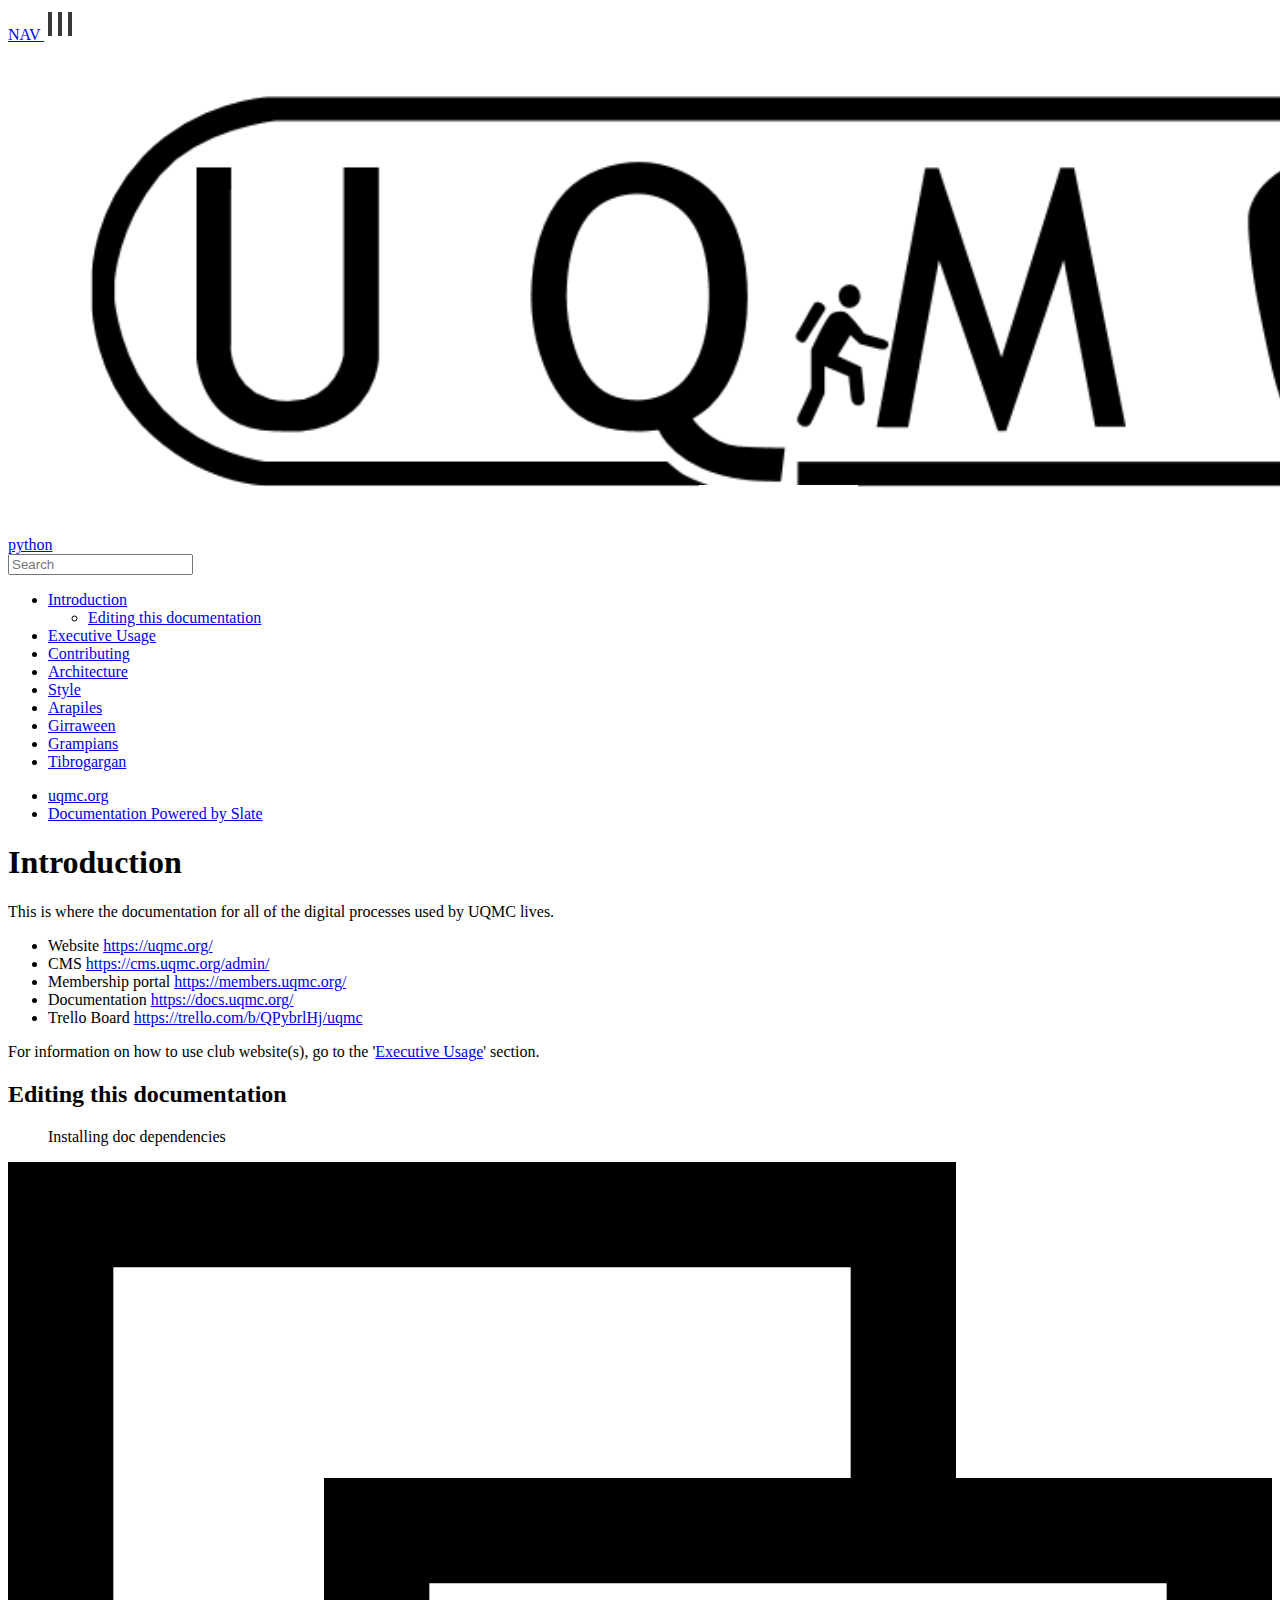
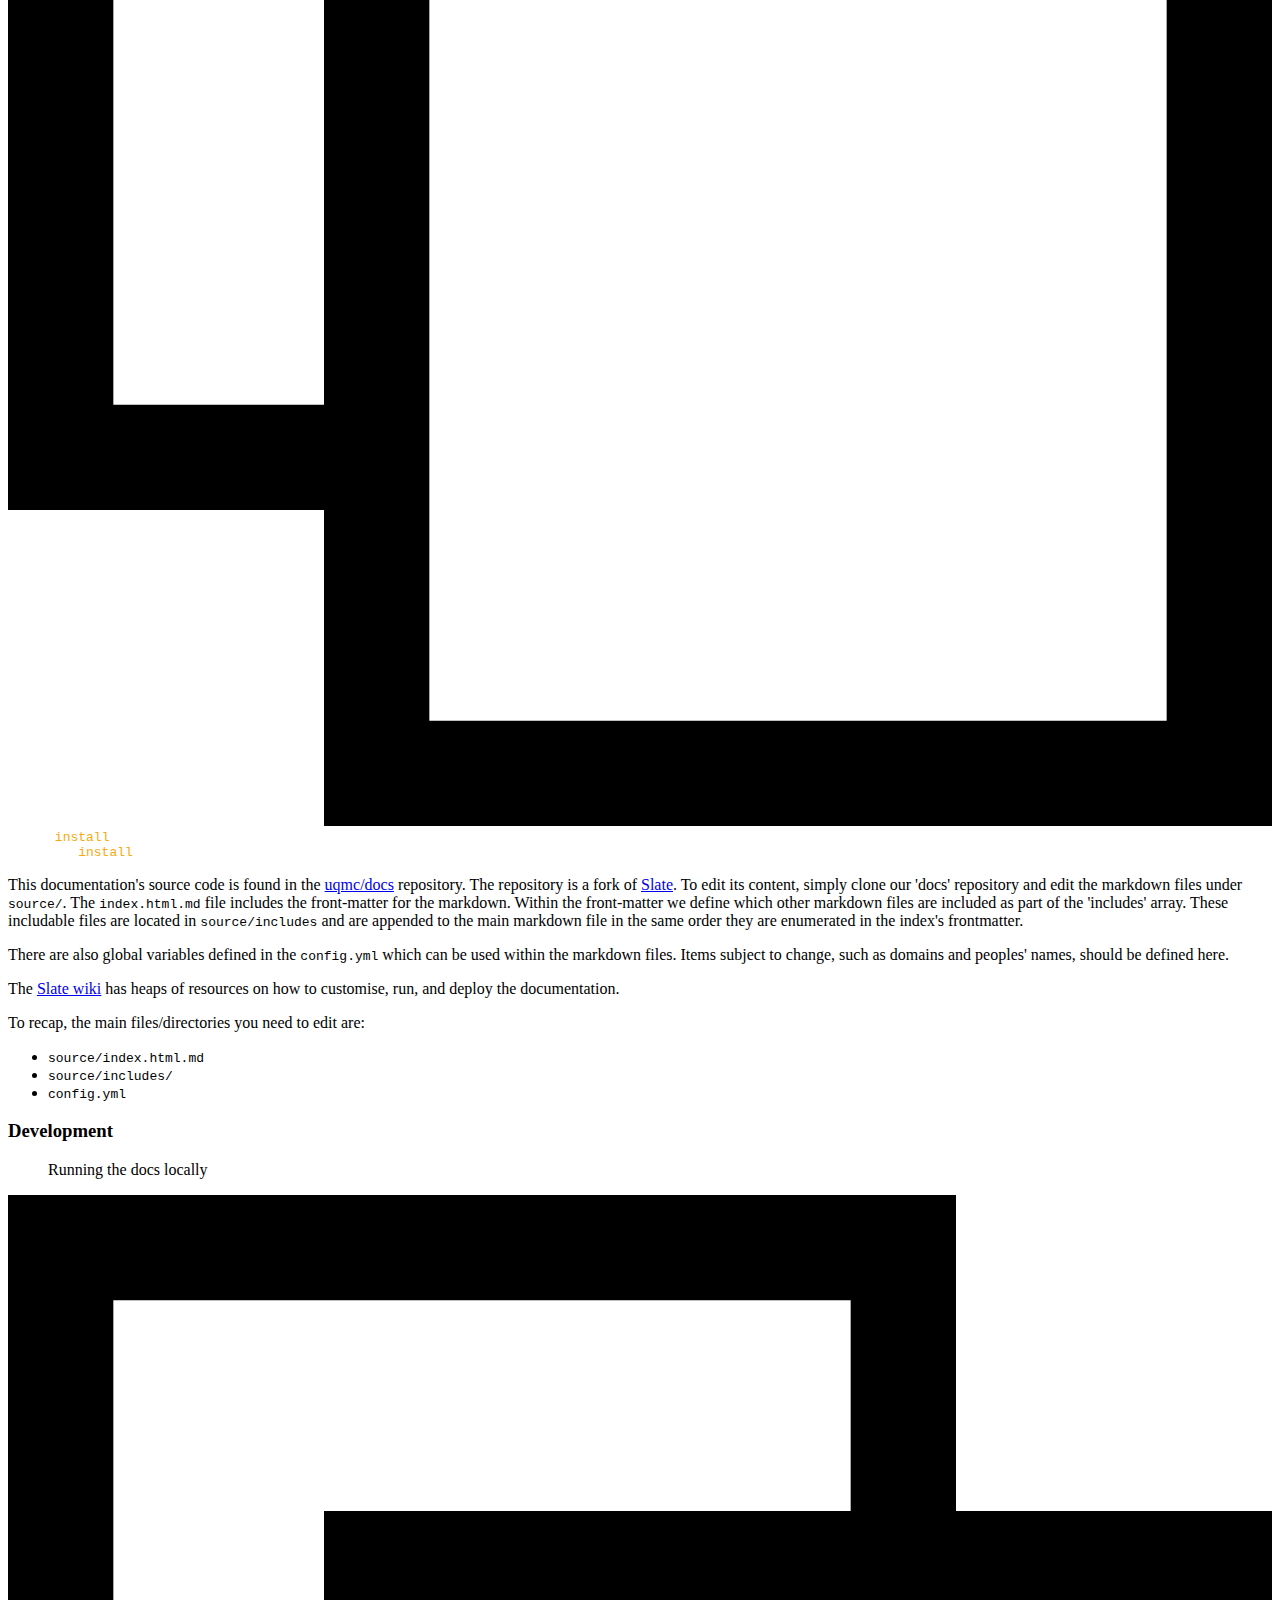
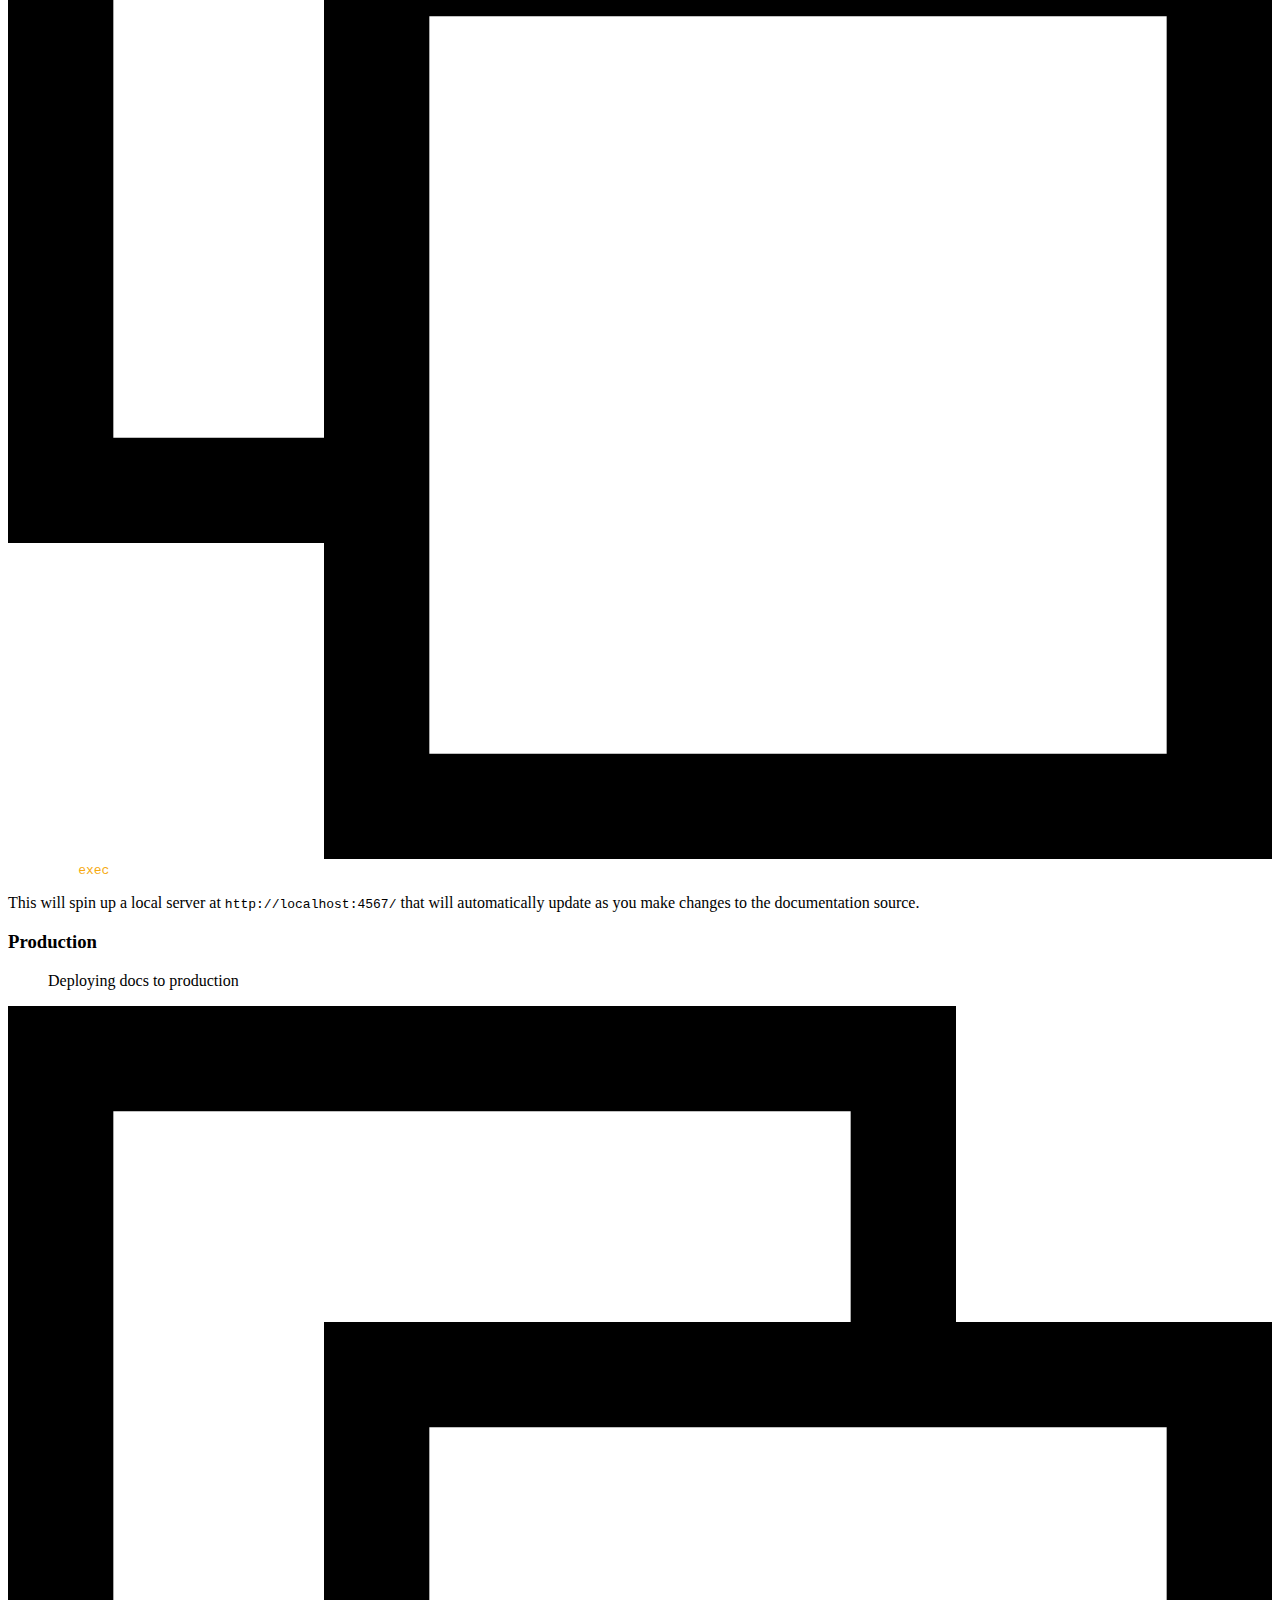
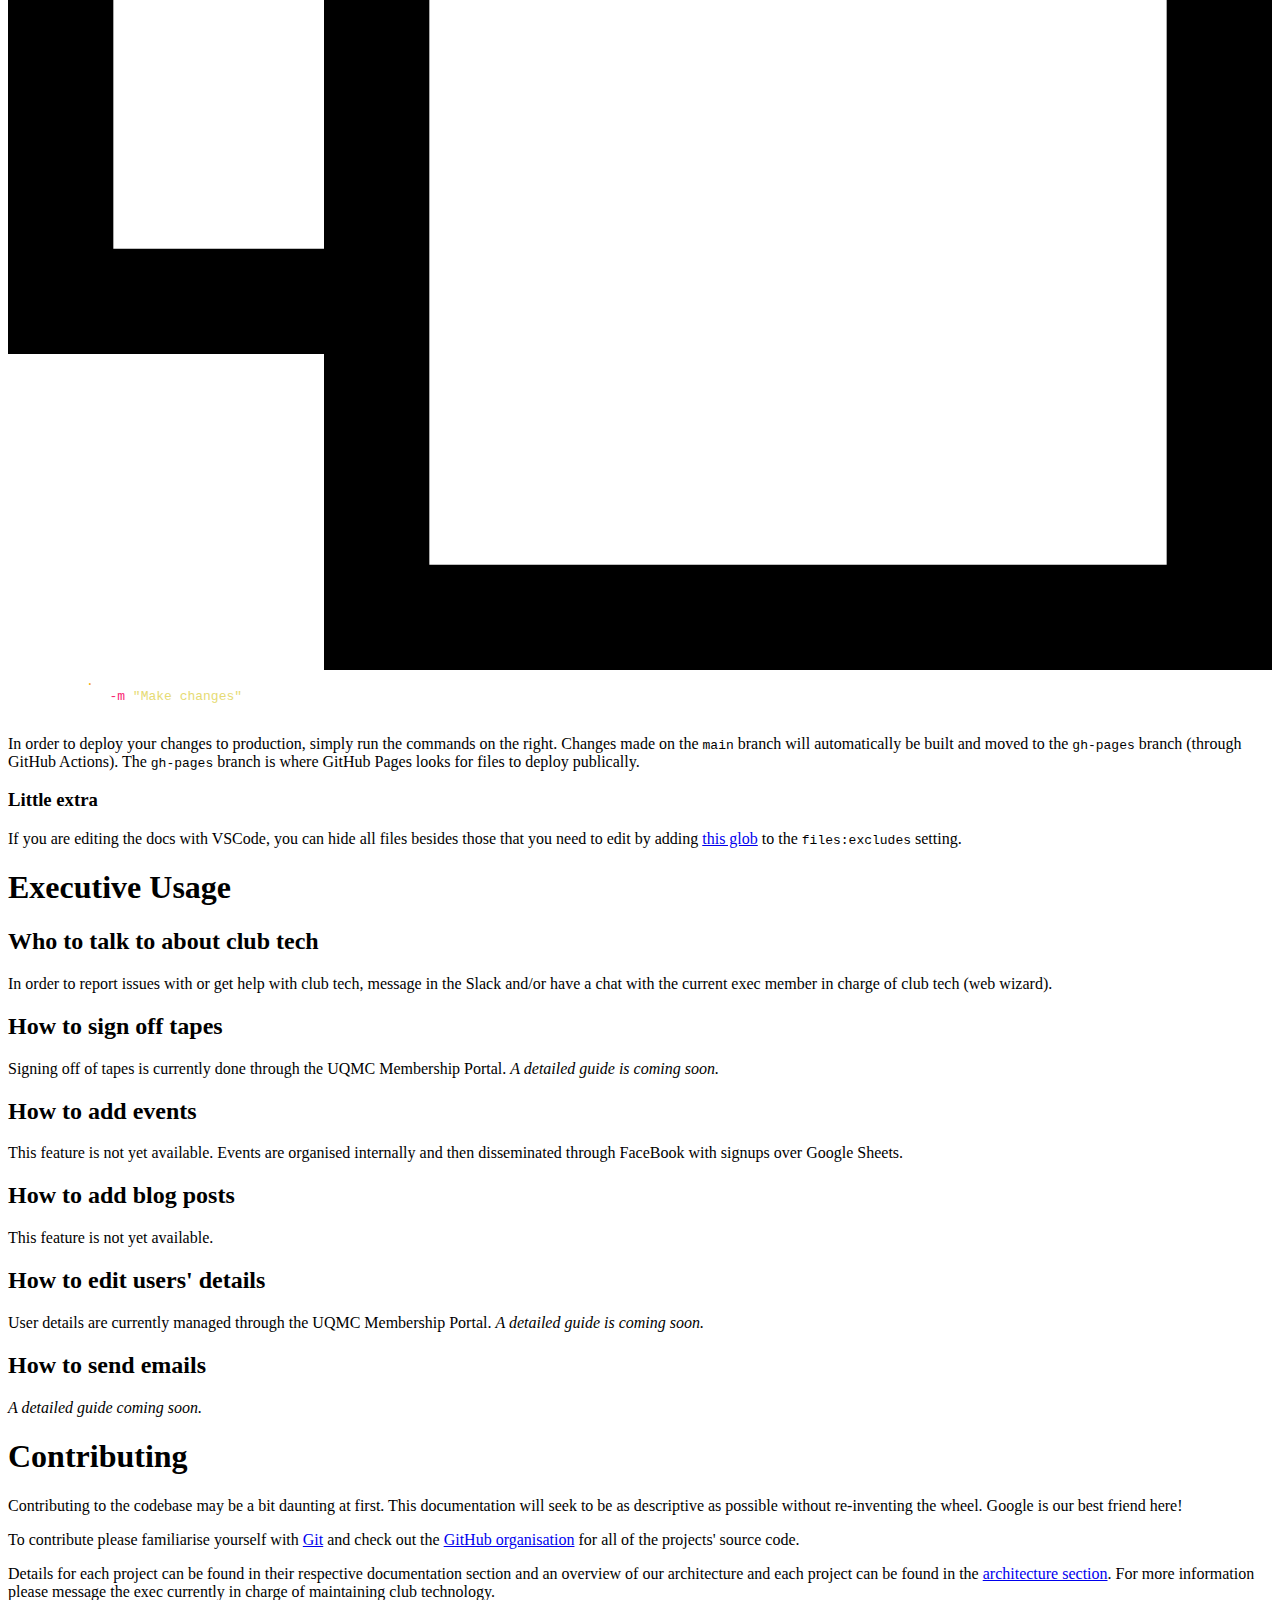
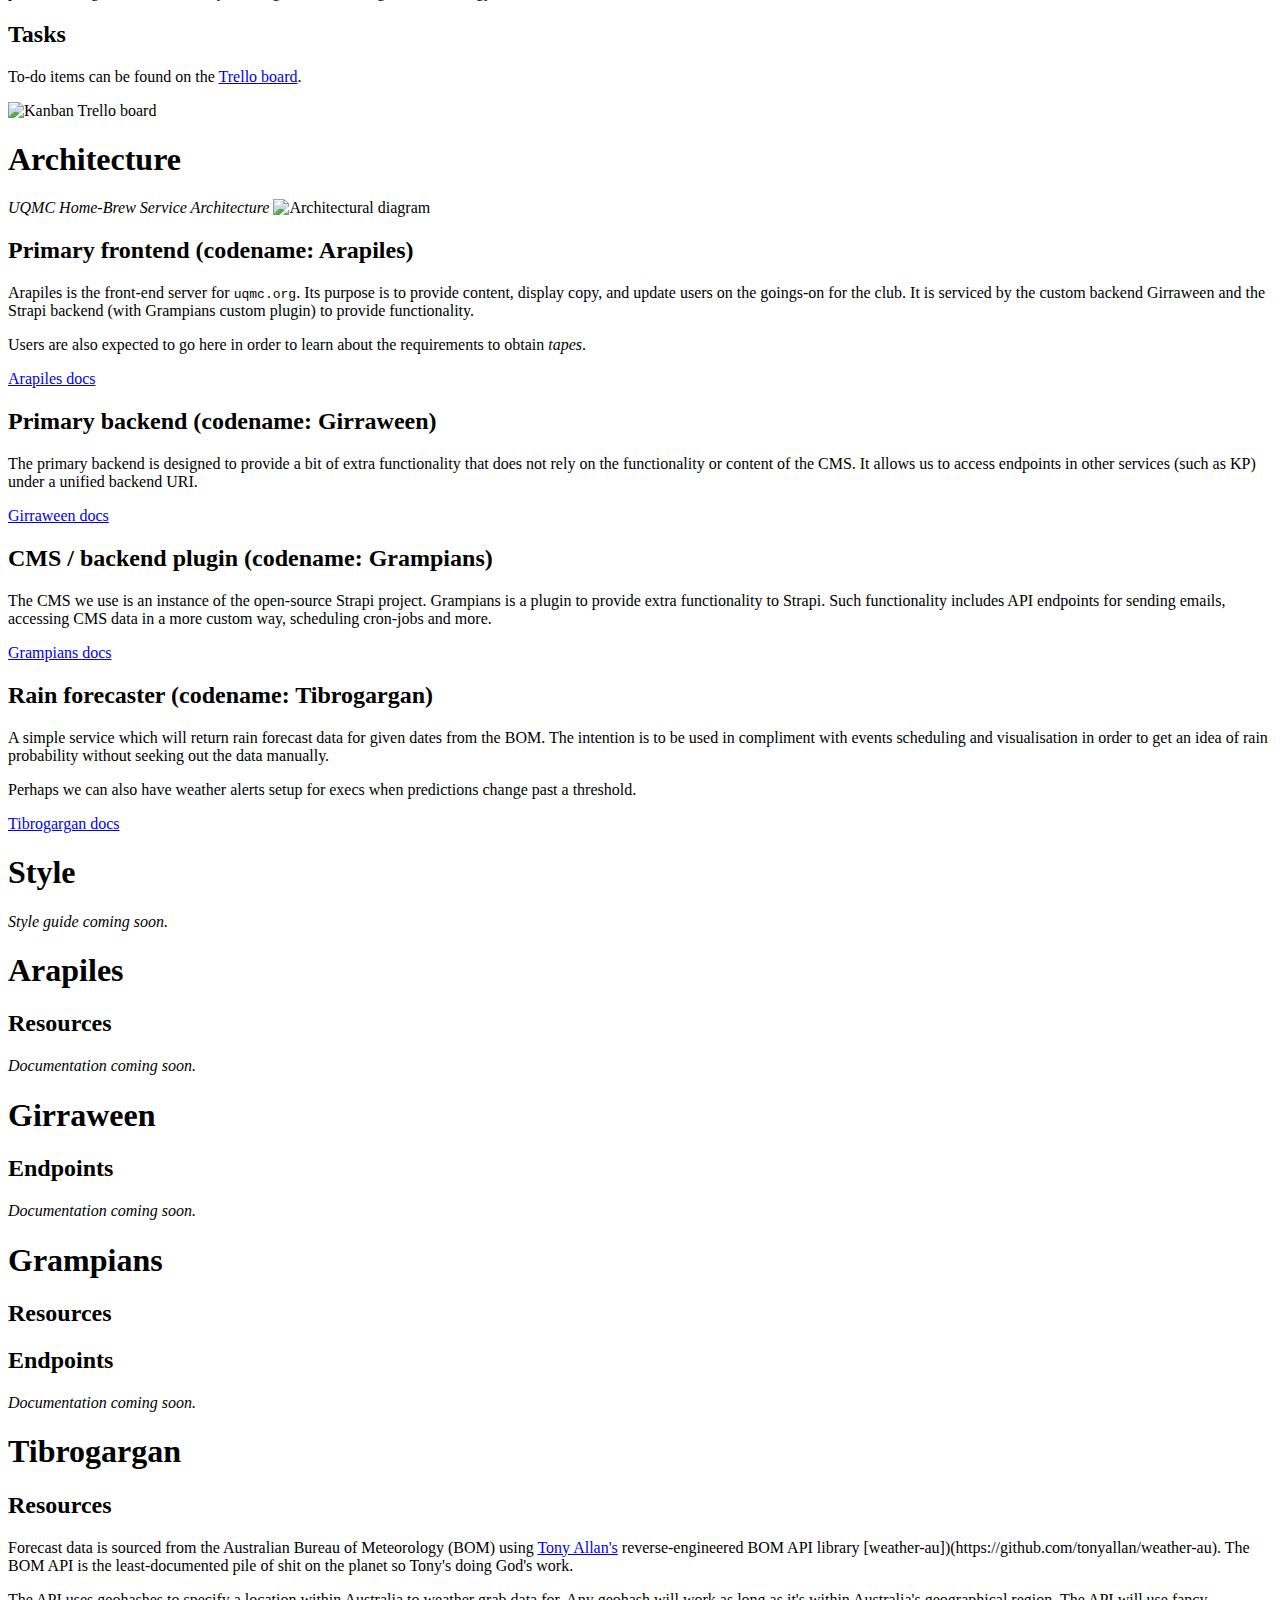
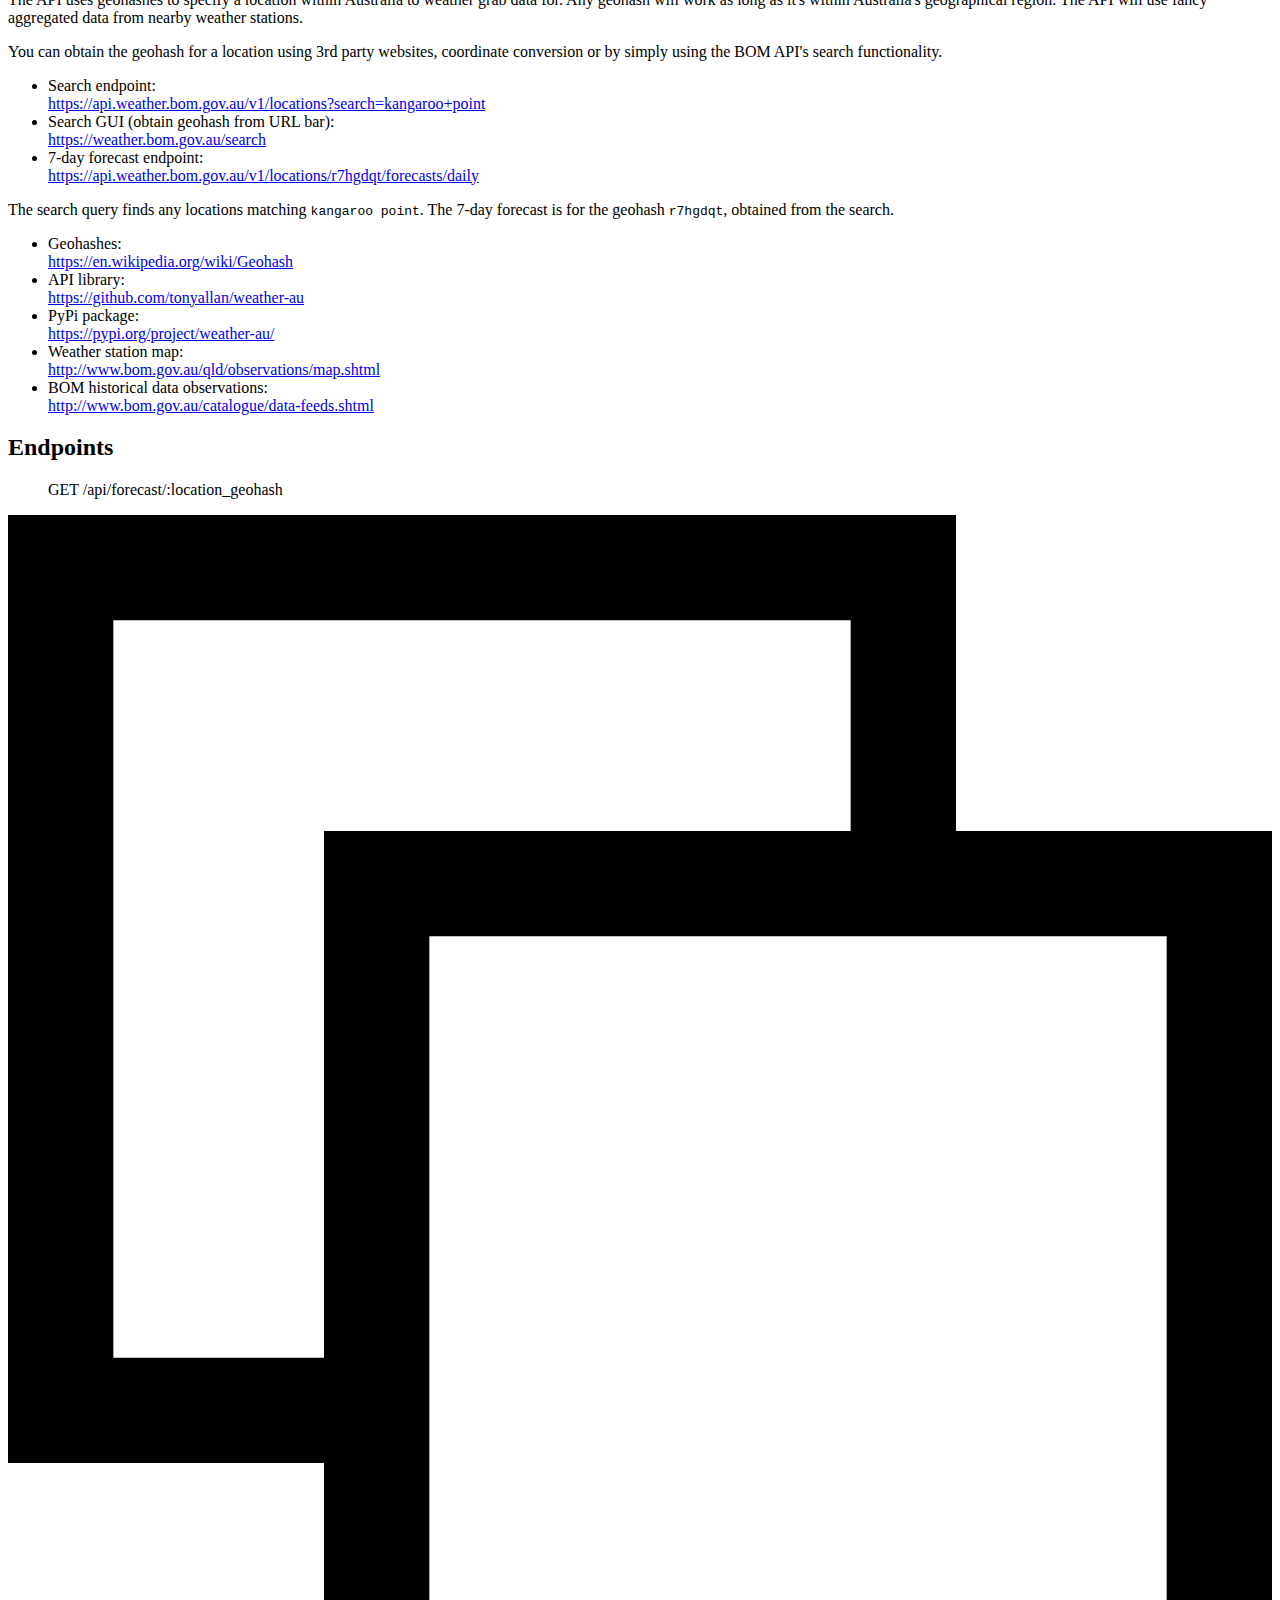
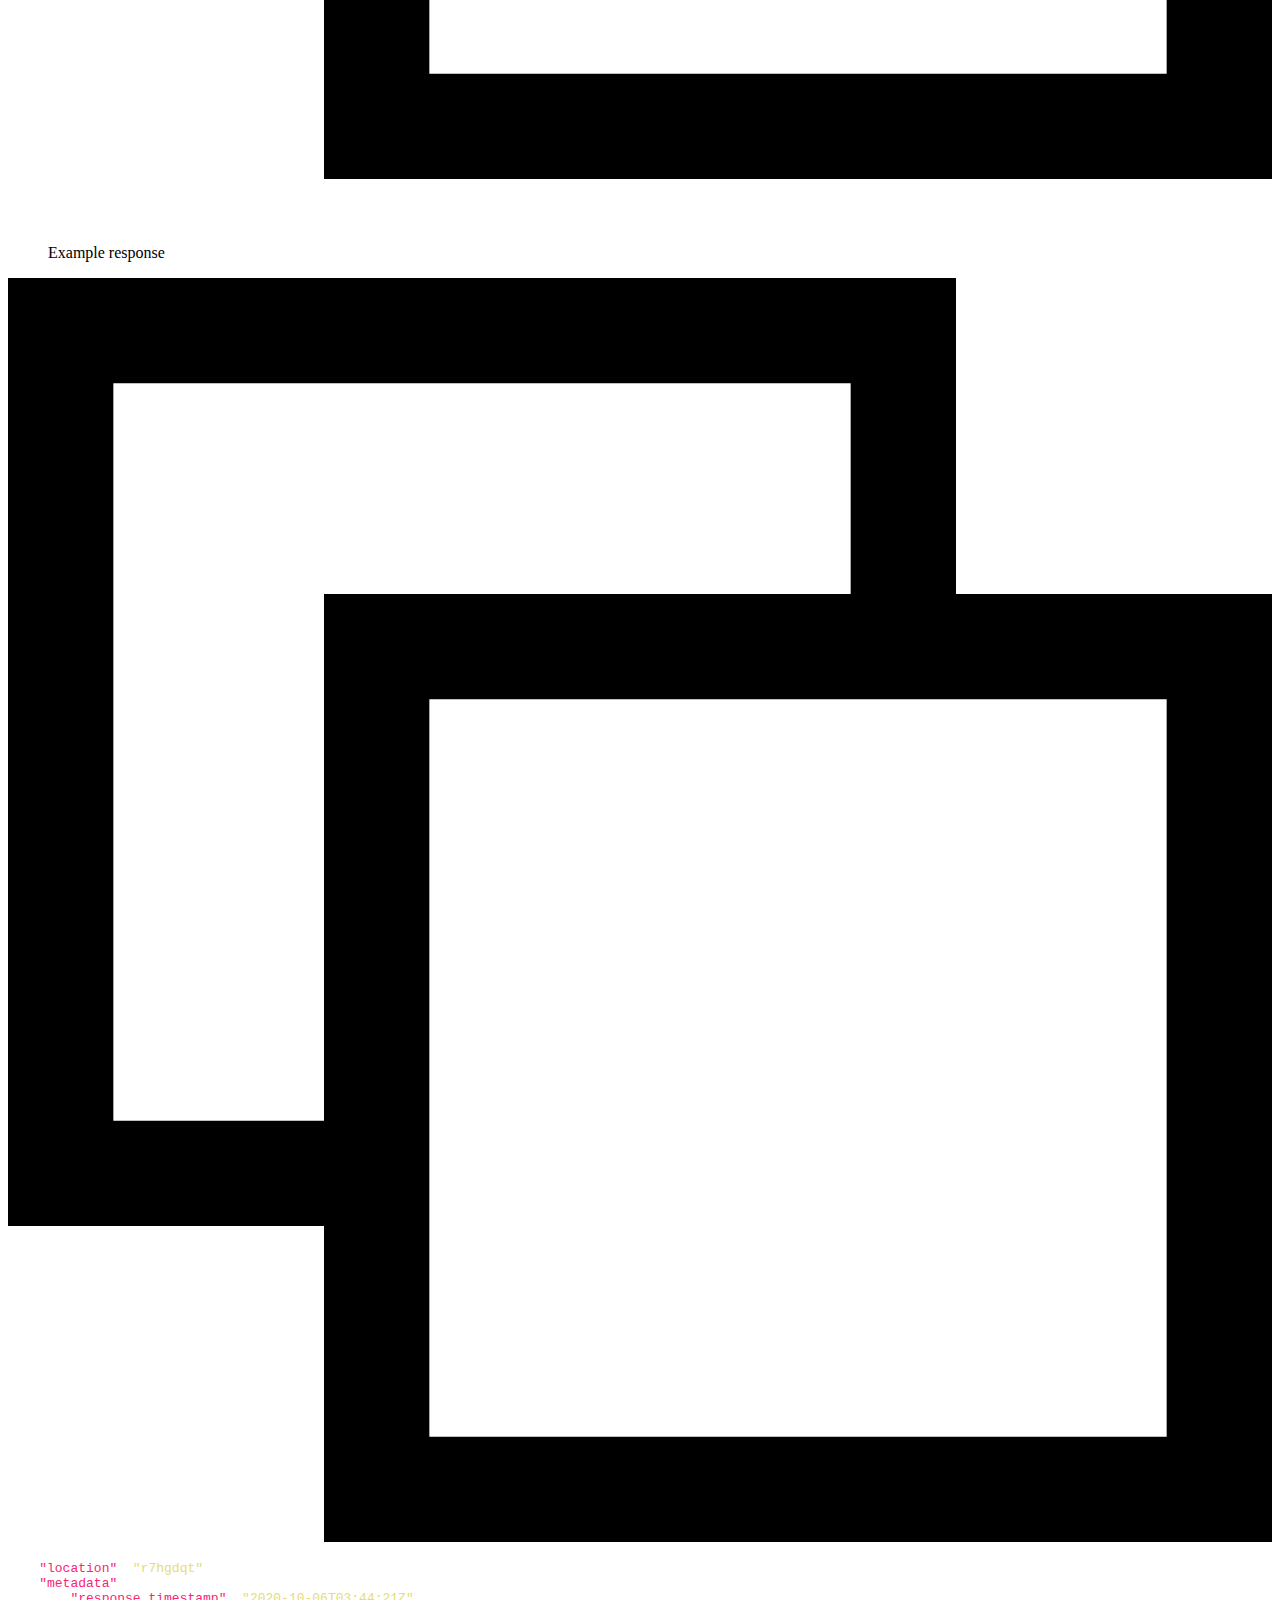
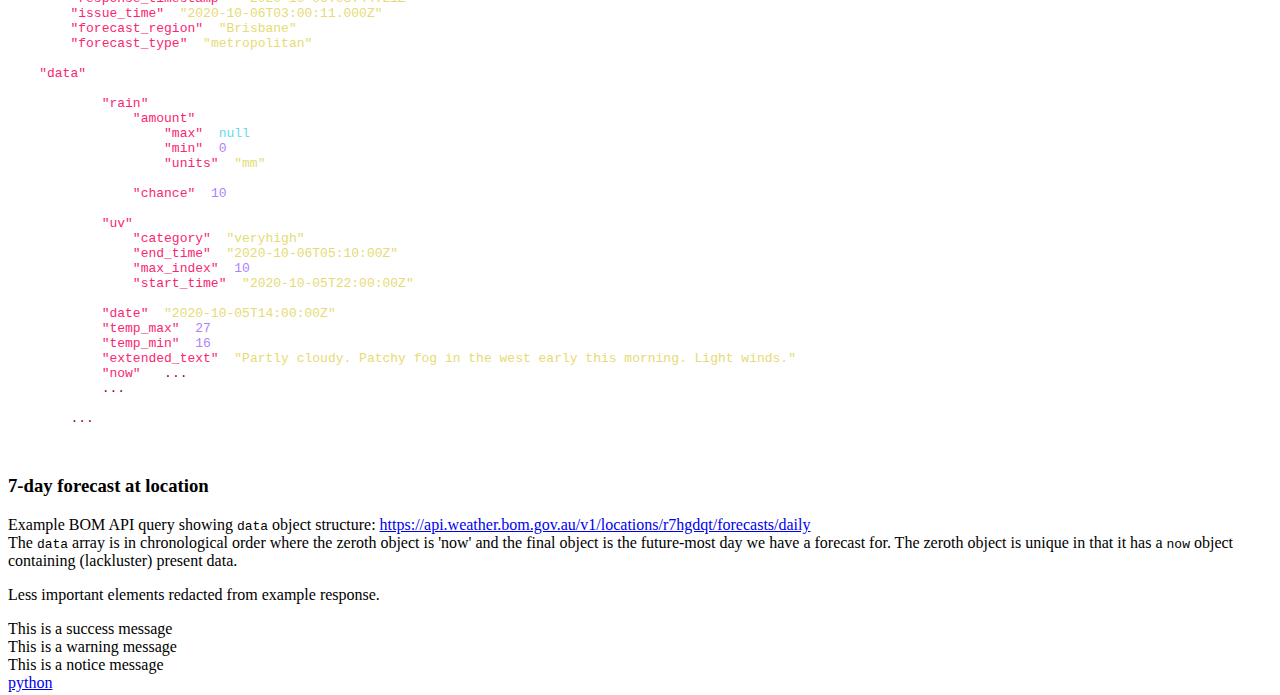
==== commit 4b844220: "deploy: 808ccd83e997e2c554ca9ec602bb720a283582af" ====
--- a/index.html
+++ b/index.html
@@ -344,19 +344,10 @@
                   <li>
                     <a href="#tasks" class="toc-h2 toc-link" data-title="Tasks">Tasks</a>
                   </li>
-                  <li>
-                    <a href="#development-environment" class="toc-h2 toc-link" data-title="Development environment">Development environment</a>
-                  </li>
-                  <li>
-                    <a href="#styling" class="toc-h2 toc-link" data-title="Styling">Styling</a>
-                  </li>
-                  <li>
-                    <a href="#pushing-code-to-the-live-repository" class="toc-h2 toc-link" data-title="Pushing code to the live repository">Pushing code to the live repository</a>
-                  </li>
-              </ul>
-          </li>
-          <li>
-            <a href="#projects" class="toc-h1 toc-link" data-title="Projects">Projects</a>
+              </ul>
+          </li>
+          <li>
+            <a href="#architecture" class="toc-h1 toc-link" data-title="Architecture">Architecture</a>
               <ul class="toc-list-h2">
                   <li>
                     <a href="#primary-frontend-codename-arapiles" class="toc-h2 toc-link" data-title="Primary frontend (codename: Arapiles)">Primary frontend (codename: Arapiles)</a>
@@ -368,7 +359,7 @@
                     <a href="#cms-backend-plugin-codename-grampians" class="toc-h2 toc-link" data-title="CMS / backend plugin (codename: Grampians)">CMS / backend plugin (codename: Grampians)</a>
                   </li>
                   <li>
-                    <a href="#rain-forecaster-codename-kp" class="toc-h2 toc-link" data-title="Rain forecaster (codename: KP)">Rain forecaster (codename: KP)</a>
+                    <a href="#rain-forecaster-codename-tibrogargan" class="toc-h2 toc-link" data-title="Rain forecaster (codename: Tibrogargan)">Rain forecaster (codename: Tibrogargan)</a>
                   </li>
               </ul>
           </li>
@@ -473,44 +464,31 @@
 <h3 id='little-extra'>Little extra</h3>
 <p>If you are editing the docs with VSCode, you can hide all files besides those that you need to edit by adding <a href="https://gist.githubusercontent.com/vardy/3095f3c9a8e3e7d20201ca3bdbac8e59/raw/e3b230f7a922bb48bfac79af047e3d4d2863dbe1/hide_slate_files_glob.txt#">this glob</a> to the <code>files:excludes</code> setting.</p>
 <h1 id='executive-usage'>Executive Usage</h1><h2 id='who-to-talk-to-about-club-tech'>Who to talk to about club tech</h2>
-<p>In order to report issues with or get help with club tech, have a chat with: Jarred Vardy, or Same Jane.</p>
+<p>In order to report issues with or get help with club tech, message in the Slack and/or have a chat with the current exec member in charge of club tech (web wizard).</p>
 <h2 id='how-to-sign-off-tapes'>How to sign off tapes</h2>
-<p><em>Coming soon.</em></p>
+<p>Signing off of tapes is currently done through the UQMC Membership Portal. <em>A detailed guide is coming soon.</em></p>
 <h2 id='how-to-add-events'>How to add events</h2>
-<p><em>Coming soon.</em></p>
+<p>This feature is not yet available. Events are organised internally and then disseminated through FaceBook with signups over Google Sheets.</p>
 <h2 id='how-to-add-blog-posts'>How to add blog posts</h2>
-<p><em>Coming soon.</em></p>
+<p>This feature is not yet available.</p>
 <h2 id='how-to-edit-users-39-details'>How to edit users&#39; details</h2>
-<p><em>Coming soon.</em></p>
+<p>User details are currently managed through the UQMC Membership Portal. <em>A detailed guide is coming soon.</em></p>
 <h2 id='how-to-send-emails'>How to send emails</h2>
-<p><em>Coming soon.</em></p>
+<p><em>A detailed guide coming soon.</em></p>
 <h1 id='contributing'>Contributing</h1>
-<p>Contributing to the code-base may be a bit daunting at first. This documentation will seek to be as descriptive as possible without re-inventing the wheel. Google is our best friend here!</p>
-
-<p>This contributing section is targetted towards members of the community looking to help out who do not have administrative privledges in the GitHub organisation.</p>
+<p>Contributing to the codebase may be a bit daunting at first. This documentation will seek to be as descriptive as possible without re-inventing the wheel. Google is our best friend here!</p>
+
+<p>To contribute please familiarise yourself with <a href="https://youtu.be/hwP7WQkmECE">Git</a> and check out the <a href="https://github.com/uqmc/">GitHub organisation</a> for all of the projects&#39; source code.</p>
+
+<p>Details for each project can be found in their respective documentation section and an overview of our architecture and each project can be found in the <a href="#architecture">architecture section</a>. For more information please message the exec currently in charge of maintaining club technology.</p>
 <h2 id='tasks'>Tasks</h2>
 <p>To-do items can be found on the <a href="https://trello.com/b/QPybrlHj/uqmc">Trello board</a>.</p>
 
 <p><img src="https://i.imgur.com/bxE8vjU.png" alt="Kanban Trello board" /></p>
-<h2 id='development-environment'>Development environment</h2><h2 id='styling'>Styling</h2>
-<p>For some guidance on how you should be styling your code and git commits, check out the <a href="#style">style section</a>.</p>
-<h2 id='pushing-code-to-the-live-repository'>Pushing code to the live repository</h2><h3 id='text-guide'>Text guide</h3>
-<ul>
-<li><a href="https://reflectoring.io/github-fork-and-pull/">https://reflectoring.io/github-fork-and-pull/</a></li>
-</ul>
-<h3 id='video-guide'>Video guide</h3>
-<p><centering>
-<iframe width="420" height="315"
-    src="https://www.youtube.com/embed/G1I3HF4YWEw"
-    style="display: block; margin: 0 auto;"
-    allowfullscreen="allowfullscreen"
-    mozallowfullscreen="mozallowfullscreen" 
-    msallowfullscreen="msallowfullscreen" 
-    oallowfullscreen="oallowfullscreen" 
-    webkitallowfullscreen="webkitallowfullscreen">
-</iframe>
-</centering></p>
-<h1 id='projects'>Projects</h1><h2 id='primary-frontend-codename-arapiles'>Primary frontend (codename: Arapiles)</h2>
+<h1 id='architecture'>Architecture</h1>
+<p><em>UQMC Home-Brew Service Architecture</em>
+<img src="https://i.imgur.com/HIyCW0q.png" alt="Architectural diagram" /></p>
+<h2 id='primary-frontend-codename-arapiles'>Primary frontend (codename: Arapiles)</h2>
 <p>Arapiles is the front-end server for <code>uqmc.org</code>. Its purpose is to provide content, display copy, and update users on the goings-on for the club. It is serviced by the custom backend Girraween and the Strapi backend (with Grampians custom plugin) to provide functionality.</p>
 
 <p>Users are also expected to go here in order to learn about the requirements to obtain <em>tapes</em>. </p>
@@ -524,12 +502,12 @@
 <p>The CMS we use is an instance of the open-source Strapi project. Grampians is a plugin to provide extra functionality to Strapi. Such functionality includes API endpoints for sending emails, accessing CMS data in a more custom way, scheduling cron-jobs and more. </p>
 
 <p><a href="#grampians">Grampians docs</a>    </p>
-<h2 id='rain-forecaster-codename-kp'>Rain forecaster (codename: KP)</h2>
+<h2 id='rain-forecaster-codename-tibrogargan'>Rain forecaster (codename: Tibrogargan)</h2>
 <p>A simple service which will return rain forecast data for given dates from the BOM. The intention is to be used in compliment with events scheduling and visualisation in order to get an idea of rain probability without seeking out the data manually.</p>
 
 <p>Perhaps we can also have weather alerts setup for execs when predictions change past a threshold.</p>
 
-<p><a href="#kp">KP docs</a>    </p>
+<p><a href="#tibrogargan">Tibrogargan docs</a>    </p>
 <h1 id='style'>Style</h1>
 <p><em>Style guide coming soon.</em></p>
 <h1 id='arapiles'>Arapiles</h1><h2 id='resources'>Resources</h2>
